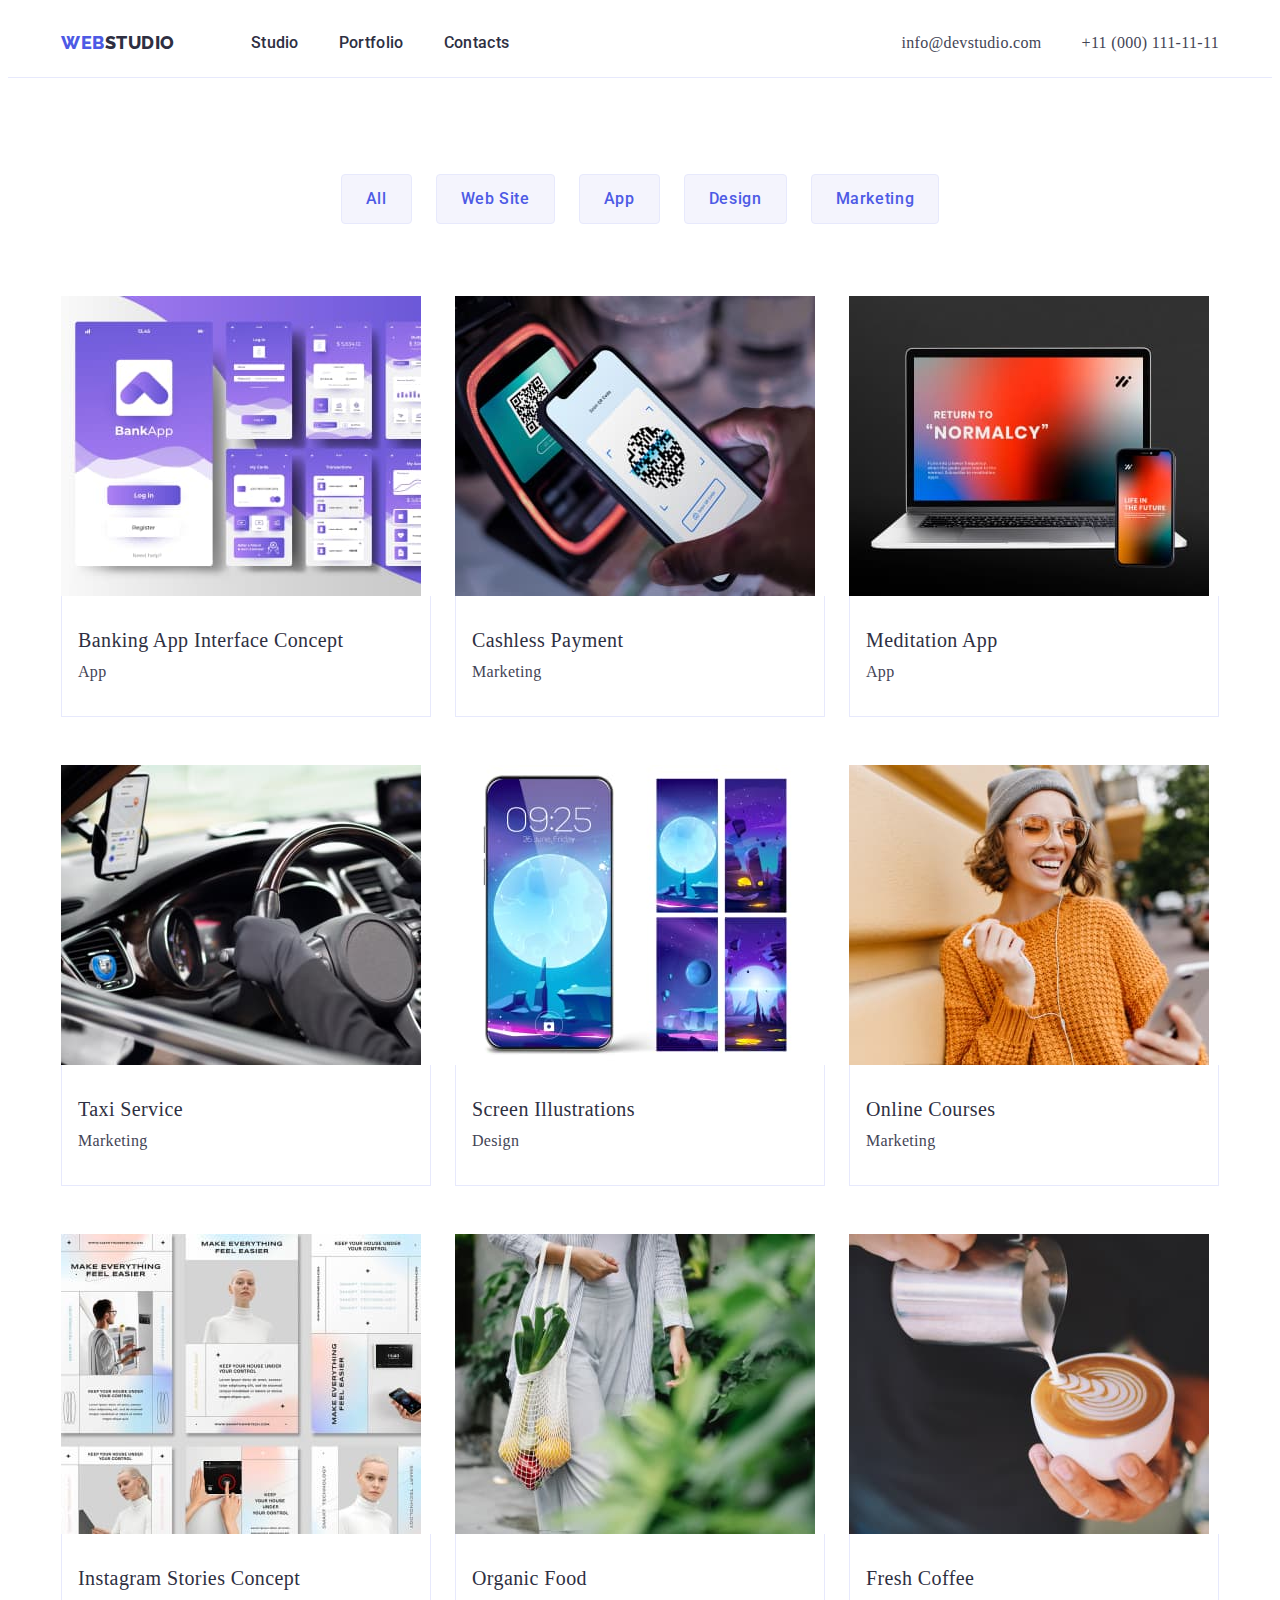
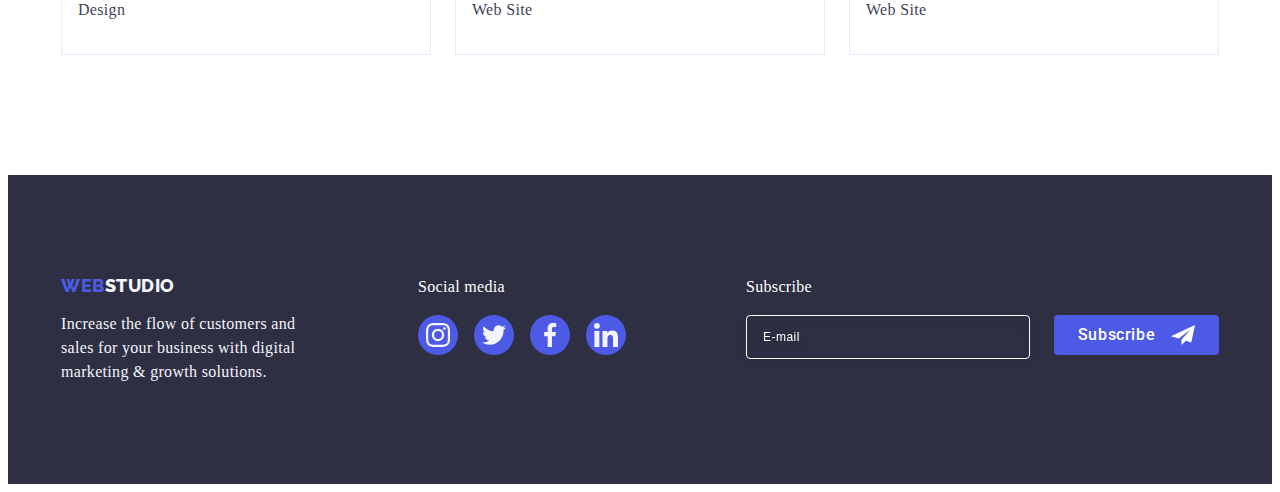
==== portfolio.html @ 2c0d52ef "1" ====
<!DOCTYPE html>
<html lang="en">
  <head>
    <meta charset="UTF-8" />
    <meta http-equiv="X-UA-Compatible" content="IE=edge" />
    <meta name="viewport" content="width=device-width, initial-scale=1.0" />
    <title>Portfolio</title>
    <link rel="preconnect" href="https://fonts.googleapis.com" />
    <link rel="preconnect" href="https://fonts.gstatic.com" crossorigin />
    <link
      href="https://fonts.googleapis.com/css2?family=Raleway:wght@800&family=Roboto:wght@400;500;700&display=swap"
      rel="stylesheet"
    />
    <link
      rel="stylesheet"
      href="https://cdnjs.cloudflare.com/ajax/libs/modern-normalize/1.1.0/modern-normalize.min.css"
      integrity="sha512-wpPYUAdjBVSE4KJnH1VR1HeZfpl1ub8YT/NKx4PuQ5NmX2tKuGu6U/JRp5y+Y8XG2tV+wKQpNHVUX03MfMFn9Q=="
      crossorigin="anonymous"
      referrerpolicy="no-referrer"
    />
    <link rel="stylesheet" href="./css/styles.css" />
  </head>

  <!-- body-page -->
  <body class="page">
    <!-- Header portfolio -->
    <header class="header-page header-border header-block">
      <div class="container flex-container">
        <nav class="main-nav header-nav">
          <a class="logo-link link header-logo header-menu" href="./index.html"
            >Web<span class="logo-part-two">Studio</span></a
          >
          <ul class="body-text list menu-flex">
            <li class="menu-item">
              <a class="menu-link header-menu link" href="./index.html"
                >Studio</a
              >
            </li>
            <li class="menu-item">
              <a class="menu-link header-menu link" href="./portfolio.html"
                >Portfolio</a
              >
            </li>
            <li class="menu-item">
              <a class="menu-link header-menu link" href="">Contacts</a>
            </li>
          </ul>
        </nav>
        <address class="adress-font">
          <ul class="body-adress list header-adress-list">
            <li>
              <a
                class="contact-link link"
                href="mailto:info@devstudio.com"
                lang="en"
                >info@devstudio.com</a
              >
            </li>
            <li>
              <a class="contact-link link" href="tel:+110001111111"
                >+11 (000) 111-11-11</a
              >
            </li>
          </ul>
        </address>
      </div>
    </header>
    <main class="page-content">
      <section class="main-section">
        <div class="container">
          <h1 hidden>All</h1>
          <ul class="list button-list flex-container">
            <li>
              <button
                class="filter-btn button-text button-list-tools"
                type="button"
              >
                All
              </button>
            </li>
            <li>
              <button
                class="filter-btn button-text button-list-tools"
                type="button"
              >
                Web Site
              </button>
            </li>
            <li>
              <button
                class="filter-btn button-text button-list-tools"
                type="button"
              >
                App
              </button>
            </li>
            <li>
              <button
                class="filter-btn button-text button-list-tools"
                type="button"
              >
                Design
              </button>
            </li>
            <li>
              <button
                class="filter-btn button-text button-list-tools"
                type="button"
              >
                Marketing
              </button>
            </li>
          </ul>
          <ul class="list list-pic flex-container">
            <li class="possibilities-list">
              <a href="" class="link portfolio-link-list overlay-link">
                <div class="hidden-overlay">
                  <img
                    src="./images/portfolio/design.jpg"
                    alt="photo"
                    width="360"
                  />
                  <p class="overlay">
                    14 Stylish and User-Friendly App Design Concepts · Task
                    Manager App · Calorie Tracker App · Exotic Fruit Ecommerce
                    App · Cloud Storage App
                  </p>
                </div>
                <div class="container-application-name">
                  <h2 class="header-title portfolio-card-title">
                    Banking App Interface Concept
                  </h2>
                  <p class="header-list-text portfolio-card-text">App</p>
                </div>
              </a>
            </li>

            <li class="possibilities-list">
              <a href="" class="link portfolio-link-list overlay-link">
                <div class="hidden-overlay">
                  <img
                    src="./images/portfolio/scanner.jpg"
                    alt="photo"
                    width="360"
                  />
                  <p class="overlay">
                    14 Stylish and User-Friendly App Design Concepts · Task
                    Manager App · Calorie Tracker App · Exotic Fruit Ecommerce
                    App · Cloud Storage App
                  </p>
                </div>
                <div class="container-application-name">
                  <h2 class="header-title portfolio-card-title">
                    Cashless Payment
                  </h2>
                  <p class="header-list-text portfolio-card-text">Marketing</p>
                </div>
              </a>
            </li>

            <li class="possibilities-list">
              <a href="" class="link portfolio-link-list overlay-link">
                <div class="hidden-overlay">
                  <img
                    src="./images/portfolio/gadgets.jpg"
                    alt="photo"
                    width="360"
                  />
                  <p class="overlay">
                    14 Stylish and User-Friendly App Design Concepts · Task
                    Manager App · Calorie Tracker App · Exotic Fruit Ecommerce
                    App · Cloud Storage App
                  </p>
                </div>
                <div class="container-application-name">
                  <h2 class="header-title portfolio-card-title">
                    Meditation App
                  </h2>
                  <p class="header-list-text portfolio-card-text">App</p>
                </div>
              </a>
            </li>
            <li class="possibilities-list">
              <a href="" class="link portfolio-link-list overlay-link">
                <div class="hidden-overlay">
                  <img
                    src="./images/portfolio/car.jpg"
                    alt="photo"
                    width="360"
                  />
                  <p class="overlay">
                    14 Stylish and User-Friendly App Design Concepts · Task
                    Manager App · Calorie Tracker App · Exotic Fruit Ecommerce
                    App · Cloud Storage App
                  </p>
                </div>

                <div class="container-application-name">
                  <h2 class="header-title portfolio-card-title">
                    Taxi Service
                  </h2>
                  <p class="header-list-text portfolio-card-text">Marketing</p>
                </div>
              </a>
            </li>
            <li class="possibilities-list">
              <a href="" class="link portfolio-link-list overlay-link">
                <div class="hidden-overlay">
                  <img src="./images/portfolio/phon-layout.jpg" alt="photo" />
                  <p class="overlay">
                    14 Stylish and User-Friendly App Design Concepts · Task
                    Manager App · Calorie Tracker App · Exotic Fruit Ecommerce
                    App · Cloud Storage App
                  </p>
                </div>

                <div class="container-application-name">
                  <h2 class="header-title portfolio-card-title">
                    Screen Illustrations
                  </h2>
                  <p class="header-list-text portfolio-card-text">Design</p>
                </div>
              </a>
            </li>
            <li class="possibilities-list">
              <a href="" class="link portfolio-link-list overlay-link">
                <div class="hidden-overlay">
                  <img
                    src="./images/portfolio/woman.jpg"
                    alt="photo"
                    width="360"
                  />
                  <p class="overlay">
                    14 Stylish and User-Friendly App Design Concepts · Task
                    Manager App · Calorie Tracker App · Exotic Fruit Ecommerce
                    App · Cloud Storage App
                  </p>
                </div>

                <div class="container-application-name">
                  <h2 class="header-title portfolio-card-title">
                    Online Courses
                  </h2>
                  <p class="header-list-text portfolio-card-text">Marketing</p>
                </div>
              </a>
            </li>
            <li class="possibilities-list">
              <a href="" class="link portfolio-link-list overlay-link">
                <div class="hidden-overlay">
                  <img
                    src="./images/portfolio/pc-layout.jpg"
                    alt="photo"
                    width="360"
                  />
                  <p class="overlay">
                    14 Stylish and User-Friendly App Design Concepts · Task
                    Manager App · Calorie Tracker App · Exotic Fruit Ecommerce
                    App · Cloud Storage App
                  </p>
                </div>

                <div class="container-application-name">
                  <h2 class="header-title portfolio-card-title">
                    Instagram Stories Concept
                  </h2>
                  <p class="header-list-text portfolio-card-text">Design</p>
                </div>
              </a>
            </li>
            <li class="possibilities-list">
              <a href="" class="link portfolio-link-list overlay-link">
                <div class="hidden-overlay">
                  <img
                    src="./images/portfolio/nature.jpg"
                    alt="photo"
                    width="360"
                  />
                  <p class="overlay">
                    14 Stylish and User-Friendly App Design Concepts · Task
                    Manager App · Calorie Tracker App · Exotic Fruit Ecommerce
                    App · Cloud Storage App
                  </p>
                </div>

                <div class="container-application-name">
                  <h2 class="header-title portfolio-card-title">
                    Organic Food
                  </h2>
                  <p class="header-list-text portfolio-card-text">Web Site</p>
                </div>
              </a>
            </li>
            <li class="possibilities-list">
              <a href="" class="link portfolio-link-list overlay-link">
                <div class="hidden-overlay">
                  <img
                    src="./images/portfolio/coffe.jpg"
                    alt="photo"
                    width="360"
                  />
                  <p class="overlay">
                    14 Stylish and User-Friendly App Design Concepts · Task
                    Manager App · Calorie Tracker App · Exotic Fruit Ecommerce
                    App · Cloud Storage App
                  </p>
                </div>

                <div class="container-application-name">
                  <h2 class="header-title portfolio-card-title">
                    Fresh Coffee
                  </h2>
                  <p class="header-list-text portfolio-card-text">Web Site</p>
                </div>
              </a>
            </li>
          </ul>
        </div>
      </section>
    </main>
    <!-- ======FOOTER===== -->
    <footer class="footer-color footer-container">
      <div class="container footer-flex">
        <div class="footer-social-container">
          <a
            class="logo-link link footer-logo-link footer-link-block"
            href="./index.html"
            >Web<span class="logo-part-two-footer">Studio</span></a
          >
          <p class="body-adress footer-color footer-p">
            Increase the flow of customers and sales for your business with
            digital marketing & growth solutions.
          </p>
        </div>
        <div class="footer-social-container">
          <p class="footer-p-social">Social media</p>
          <ul class="social-list footer-list-gap">
            <li class="social-list-icon">
              <a href="" class="social-list-icon-link social-list-icon-tools">
                <svg
                  class="employees-social"
                  width="24"
                  height="24"
                  aria-label="social-ikons"
                >
                  <use href="./images/icons.svg#icon-instagram"></use>
                </svg>
              </a>
            </li>
            <li class="social-list-icon">
              <a href="" class="social-list-icon-link social-list-icon-tools">
                <svg
                  class="employees-social"
                  width="24"
                  height="24"
                  aria-label="social-ikons"
                >
                  <use href="./images/icons.svg#icon-twitter"></use>
                </svg>
              </a>
            </li>
            <li class="social-list-icon">
              <a href="" class="social-list-icon-link social-list-icon-tools">
                <svg
                  class="employees-social"
                  width="24"
                  height="24"
                  aria-label="social-ikons"
                >
                  <use href="./images/icons.svg#icon-facebook"></use>
                </svg>
              </a>
            </li>
            <li class="social-list-icon">
              <a href="" class="social-list-icon-link social-list-icon-tools">
                <svg
                  class="employees-social"
                  width="24"
                  height="24"
                  aria-label="social-icons"
                >
                  <use href="./images/icons.svg#icon-linkedin"></use>
                </svg>
              </a>
            </li>
          </ul>
        </div>
        <!-- footer form -->
        <div class="footer-form-container">
          <p class="footer-p-form">Subscribe</p>
          <form class="form-tools">
            <label class="label-tools"
              ><input
                type="email"
                placeholder="E-mail"
                name="user-email"
                class="footer-input-form"
            /></label>
            <button type="submit" class="footer-button-subscribe">
              Subscribe<svg class="footer-button-icon" width="24" height="24">
                <use href="./images/icons.svg#icon-icon-send"></use>
              </svg>
            </button>
          </form>
        </div>
      </div>
    </footer>
    <div class="backdrop is-hidden modal" data-modal>
      <button data-modal-close type="button" class="modal-close-btn">
        <svg class="close-button" width="8" height="8" aria-label="icons">
          <use href="./images/icons.svg#icon-close-black-18dp-2-1"></use>
        </svg>
      </button>
    </div>
    <script src="./js/modal.js"></script>
  </body>
</html>
---- css/styles.css ----
h1,
h2,
h3,
h4,
h5,
h6,
p {
  margin: 0;
}

img {
  display: block;
  max-width: 100%;
  height: auto;
}

button {
  cursor: pointer;
  border: none;
  border-radius: 4px;
}

ul,
ol {
  list-style: none;
  margin: 0;
  padding-left: 0;
}

a {
  text-decoration: none;
  /* color: inherit; */
}

.container {
  width: 1158px;
  padding: 0 15px;
  margin: 0 auto;
}

.section {
  padding-top: 120px;
  padding-bottom: 120px;
}

.visually-hidden {
  position: absolute;
  width: 1px;
  height: 1px;
  margin: -1px;
  border: 0;
  padding: 0;

  white-space: nowrap;
  clip-path: inset(100%);
  clip: rect(0 0 0 0);
  overflow: hidden;
}

/*  ====================Body-page===================== */

*body {
  font-family: 'Roboto', sans-serif;
  color: #434455;
  background-color: #ffffff;
}
/* Header portfolio */
*body {
  font-family: 'Roboto', sans-serif;
  color: #2e2f42;
  font-style: normal;
  background-color: #ffffff;
}

.logo-link {
  font-family: 'Raleway', sans-serif;
  font-weight: 800;
  font-size: 18px;
  line-height: 1.17;
  letter-spacing: 0.03em;
  text-transform: uppercase;
  color: #4d5ae5;
}

.logo-part-two {
  color: #2e2f42;
}
.link {
  text-decoration: none;
}
/* ======Body-page====== */

/* =====Main-section-button===== */
.modal-open-button {
  background-color: #404bbf;
}

/* contact menu */
.contact-font {
  font-style: normal;
}

.contact-link {
  color: var(--secondary-text-color);
  transition: color 250ms cubic-bezier(0.4, 0, 0.2, 1);
}

/* index header color second swction */
.primary-color {
  color: var(--primary-text-color);
}

/* index first section header  colour */
.font-white-text {
  color: #ffffff;
}

/* list decoration */
.list {
  list-style: none;
}
.menu-link {
  font-family: 'Roboto', sans-serif;
  font-weight: 500;
  font-size: 16px;
  line-height: 24px;
  letter-spacing: 0.02em;

  color: var(--title-color);
  position: relative;

  transition: color 250ms cubic-bezier(0.4, 0, 0.2, 1);
}
.menu-link:hover:after,
.menu-link:focus:after {
  color: #404bbf;
  width: 100%;
}

.menu-link::after {
  content: '';
  position: absolute;
  left: 0;
  bottom: -1px;
  height: 4px;
  background-color: #404bbf;
  border-radius: 2px;
}

.contact-link:hover,
.contact-link:focus {
  color: #404bbf;
}

.menu-link:hover,
.menu-link:focus {
  color: #404bbf;
}

.adress-font {
  font-style: normal;
  margin-left: auto;
}

:root {
  --background-dark: #2e2f42;
  --background-light: #f4f4fd;
  --background-white: #ffffff;
  --primary-btn: #4d5ae5;
  --pressed-btn: #404bbf;
  --title-color: #2e2f42;
  --descr-color: #434455;
  --button-color-text: #4d5ae5;
  --button-bg: #f4f4fd;
  --modal-colour: #8e8f99;
}

/* portfolio-card-title */
.portfolio-card-title {
  color: var(--title-color);
}

.portfolio-card-text {
  color: var(--descr-color);
}

.logo-part-two-footer {
  color: #f4f4fd;
}

/*header  */
.main-header-text {
  font-weight: 700;
  font-size: 56px;
  line-height: 1.07;
  letter-spacing: 0.02em;
  text-align: center;
}

.main-background {
  background-color: #2e2f42;
}
/* Header 2 */ /* index four-section-title */
.header-pic {
  font-weight: 700;
  font-size: 36px;
  line-height: 1.11;
  letter-spacing: 0.02em;
  text-align: center;
  background-color: #f4f4fd;
  text-transform: capitalize;
  color: #2e2f42;
}
.header-pic-title {
  font-weight: 700;
  font-size: 36px;
  line-height: 1.11;
  letter-spacing: 0.02em;
  text-align: center;
  text-transform: capitalize;
  color: #2e2f42;
}
/* Header 3 */
.header-title {
  font-weight: 500;
  font-size: 20px;
  line-height: 1.2;
  letter-spacing: 0.02em;
  margin-bottom: 8px;
}

/* Body */
.body-adress {
  font-weight: 400;
  font-size: 16px;
  line-height: 1.5;
  letter-spacing: 0.02em;
  color: #434455;
}

/* Body Medium */
.body-text {
  font-weight: 500;
  font-size: 16px;
  line-height: 1.5;
  letter-spacing: 0.02em;
}

/* Button Text */
.button-text {
  font-weight: 500;
  font-size: 16px;
  line-height: 1.5;
  align-items: center;
  letter-spacing: 0.04em;
  font-family: 'Roboto', sans-serif;
  font-style: normal;
}

/* Header 3 */
.header-title-list {
  font-weight: 400;
  font-size: 16px;
  line-height: 1.5;
  letter-spacing: 0.02em;
}
/* Body */
.header-list-text {
  font-weight: 400;
  font-size: 16px;
  line-height: 1.5;
  letter-spacing: 0.02em;
  color: #434455;
}

.footer-logo-link {
  font-family: 'Raleway', sans-serif;
  font-weight: 800;
  font-size: 18px;
  line-height: 1.17;
  letter-spacing: 0.03em;
  text-transform: uppercase;
  color: #4d5ae5;
  background-color: #2e2f42;
}

.footer-color {
  background-color: #2e2f42;
  color: #f4f4fd;
}

/* index button */
.main-button {
  background-color: #4d5ae5;
  font-family: 'Roboto', sans-serif;
  color: #ffffff;
  cursor: pointer;
  transition: background-color 250ms cubic-bezier(0.4, 0, 0.2, 1);
}
.main-button:hover,
.main-button:focus {
  background-color: #404bbf;
}
/* portfolio button */
.filter-btn {
  color: var(--button-color-text);
  background-color: var(--button-bg);
  cursor: pointer;
}

.filter-btn:hover,
.filter-btn:focus {
  color: #ffffff;
  background-color: #404bbf;
}

/*  index hidden header */
.hidden-header {
  color: #2e2f42;
}
.white-background {
  background-color: #ffffff;
}

.features-title {
  color: var(--title-color);
}

/* ===============third-homework=================== */

/* HEADER-CONTAINER */
.container {
  width: 1158px;
  margin: 0 auto;
  padding: 0 15px;
}
.flex-container {
  display: flex;
  align-items: center;
}
.header-nav {
  display: flex;
  align-items: center;
}
.header-logo {
  margin-right: 76px;
}
.menu-flex {
  gap: 40px;
  display: flex;
}
.header-menu {
  padding: 24px 0;
}
.header-adress-list {
  display: flex;
  gap: 40px;
}
.header-shadow {
  box-shadow: 0px 2px 1px rgba(46, 47, 66, 0.08),
    0px 1px 1px rgba(46, 47, 66, 0.16), 0px 1px 6px rgba(46, 47, 66, 0.08);
}

/* =====first-section-index==== */

.service-container {
  padding: 188px 0;
}
.title-service {
  max-width: 511px;
  margin: 0 auto;
  margin-bottom: 48px;
}

.button-service {
  display: block;
  min-width: 169px;
  height: 56px;
  border: none;
  background-color: #4d5ae5;
  border-radius: 4px;
  cursor: pointer;
  margin: 0 auto;
}

/* ===second-section-index=== */
.section-specialties {
  padding: 120px 0;
}
.main-section-tools {
  background-repeat: no-repeat;
  max-width: 1440px;
  height: 600px;
  margin: 0 auto;

  background-position: center;
  background-size: cover;
  background-image: linear-gradient(
      rgba(46, 47, 66, 0.7),
      rgba(46, 47, 66, 0.7)
    ),
    url(../images/images/people-office/people-office.jpg);
}
.specialties-list {
  display: flex;
  gap: 24px;
}
.strategy-list {
  width: calc((100% - 72px) / 4);
}
.title-strategy {
  margin-bottom: 8px;
}
.specialties-container {
  display: flex;
  align-items: center;
  justify-content: center;
  height: 112px;
  background-color: #f4f4fd;
  border-radius: 4px;
  margin-bottom: 8px;
}
/*====third-section==== */
.section-work {
  padding-bottom: 120px;
}
.work-title {
  margin-bottom: 72px;
}
.worksheet {
  gap: 24px;
  display: flex;
}
.work-list {
  width: calc((100% - 48px) / 3);
}
/* section-four */
.section-employees {
  padding: 120px 0;
}
.employees-title {
  margin-bottom: 72px;
}
.employees-list {
  display: flex;
  gap: 24px;
}
.team-employees {
  width: calc((100% - 72px) / 4);
  border-radius: 0px 0px 4px 4px;
  box-shadow: 0px 1px 6px rgba(46, 47, 66, 0.08),
    0px 1px 1px rgba(46, 47, 66, 0.16), 0px 2px 1px rgba(46, 47, 66, 0.08);
}
.about-employees {
  padding: 32px 0;
}
.about-employees-title {
  text-align: center;
  margin-bottom: 8px;
}
.employees-position {
  text-align: center;
  margin: 8px;
}
.social-list {
  display: flex;
  justify-content: center;
  gap: 24px;
}
/* !!!!!!!!!!!!!!!!===!!! */
.social-list-icon {
  width: 40px;
  height: 40px;
}
.social-list-icon-link {
  width: 100%;
  height: 100%;
  background-color: #4d5ae5;
  border-radius: 50%;
  display: flex;
  align-items: center;
  justify-content: center;
  transition: background-color 250ms cubic-bezier(0.4, 0, 0.2, 1);
}
.social-list-icon-link:hover,
.social-list-icon-link:focus {
  background-color: #404bbf;
}
.employees-social {
  fill: #f4f4fd;
}
/* ============block- portfolio============= */

/* ------header-portfolio------- */

.header-block {
  border-bottom: 1px solid #e7e9fc;
}
/* main-portfolio */
.main-section {
  padding: 96px 0 120px;
}
.button-list {
  justify-content: center;
  gap: 24px;
  margin-bottom: 72px;
}
.button-list-tools {
  padding: 12px 24px;
  border-radius: 4px;
  border: 1px solid transparent;
  border: 1px solid #e7e9fc;
  transition: color 250ms cubic-bezier(0.4, 0, 0.2, 1),
    background-color 250ms cubic-bezier(0.4, 0, 0.2, 1),
    border-color 250ms cubic-bezier(0.4, 0, 0.2, 1),
    box-shadow 250ms cubic-bezier(0.4, 0, 0.2, 1);
}
.button-list-tools:hover,
.button-list-tools:focus {
  border: 1px solid transparent;
  box-shadow: 0px 3px 1px rgba(0, 0, 0, 0.1), 0px 2px 1px rgba(0, 0, 0, 0.08),
    0px 2px 2px rgba(0, 0, 0, 0.12);
}
.list-pic {
  display: flex;
  flex-wrap: wrap;
  column-gap: 24px;
  row-gap: 48px;
}
.portfolio-link-list {
  display: block;
  transition: box-shadow 250ms cubic-bezier(0.4, 0, 0.2, 1);
}
.portfolio-link-list:hover,
.portfolio-link-list:focus {
  box-shadow: 0px 1px 6px rgba(46, 47, 66, 0.08),
    0px 1px 1px rgba(46, 47, 66, 0.16), 0px 2px 1px rgba(46, 47, 66, 0.08);
}
.possibilities-list {
  width: calc((100% - 48px) / 3);
}
.container-application-name {
  padding: 32px 16px;
  border: 1px solid #e7e9fc;
  border-top: none;
}
/*  ========customers-section webstudio========*/
.customers-section {
  padding-top: 120px;
  padding-bottom: 120px;
}
.customers-title {
  font-size: 36px;
  line-height: 1.1;
  color: #2e2f42;
  margin-bottom: 72px;
  text-align: center;
}
.about-customers {
  display: flex;
  gap: 24px;
}
.customers-list {
  width: calc((100% - 120px) / 6);
  height: 88px;
}
.customers-link {
  width: 100%;
  height: 100%;
  border: 1px solid #8e8f99;
  border-radius: 4px;
  display: flex;
  align-items: center;
  justify-content: center;
  color: #8e8f99;
  transition: border-color 250ms cubic-bezier(0.4, 0, 0.2, 1),
    color 250ms cubic-bezier(0.4, 0, 0.2, 1);
}
.customers-link:hover,
.customers-link:focus {
  border-color: #404bbf;
  color: #404bbf;
  border-color: #404bbf;
  color: #404bbf;
}
.customers-list-icon {
  fill: currentColor;
}

/* FOOTER-container */
.footer-container {
  padding: 100px 0;
}

.footer-link-block {
  display: inline-block;
  margin-bottom: 16px;
}
.footer-p {
  max-width: 264px;
}
.header-border {
  border-bottom: 1px solid #e7e9fc;
}
/* =======footer index======= */
/* 
}

.footer-p-social {
  
} */
/* =====footer portfolio==== */
.footer-flex {
  display: flex;
  align-items: baseline;
}
.footer-social-container {
  margin-right: 120px;
}
.footer-p-social {
  display: block;
  box-sizing: border-box;
  font-weight: 500;
  font-size: 16px;
  line-height: 1.5;
  letter-spacing: 0.02em;
  color: #ffffff;
  margin-bottom: 16px;
}
.footer-list-gap {
  gap: 16px;
}
.social-list-icon-tools:hover,
.social-list-icon-tools:focus {
  background-color: #31d0aa;
}
/*=====backdrop-modal-footer==== */
.backdrop {
  position: fixed;
  top: 0;
  left: 0;
  width: 100%;
  height: 100%;
  background-color: rgba(46, 47, 66, 0.4);
  transition: opacity 250ms cubic-bezier(0.4, 0, 0.2, 1),
    visibility 250ms cubic-bezier(0.4, 0, 0.2, 1);
}
.appeal {
  width: 360px;
  top: 152px;
  font-family: 'Roboto';
  font-style: normal;
  font-weight: 500;
  font-size: 16px;
  line-height: 24px;
  text-align: center;
  letter-spacing: 0.02em;
  color: #2e2f42;
}
.modal {
  position: absolute;
  top: 50%;
  left: 50%;
  transform: translate(-50%, -50%);
  width: 408px;
  min-height: 584px;
  background: #fcfcfc;
  box-shadow: 0px 1px 1px rgba(0, 0, 0, 0.14), 0px 1px 3px rgba(0, 0, 0, 0.12),
    0px 2px 1px rgba(0, 0, 0, 0.2);
  border-radius: 4px;
  transition: transform 250ms cubic-bezier(0.4, 0, 0.2, 1);
  padding: 72px 24px 24px 24px;
}
.modal-close-btn {
  position: absolute;
  top: 24px;
  right: 24px;
  width: 24px;
  height: 24px;
  border-radius: 50%;
  display: flex;
  align-items: center;
  justify-content: center;
  background-color: #e7e9fc;
  border: 1px solid rgba(0, 0, 0, 0.1);
  padding: 0;
  cursor: pointer;
  transition: background-color 250ms cubic-bezier(0.4, 0, 0.2, 1),
    border 250ms cubic-bezier(0.4, 0, 0.2, 1);
}
.modal-close-btn:hover,
.modal-close-btn:focus {
  background-color: #404bbf;
  border: none;

  fill: #ffffff;
}
.close-button {
  transition: fill 250ms cubic-bezier(0.4, 0, 0.2, 1);
}
.is-hidden {
  opacity: 0;
  visibility: hidden;
  pointer-events: none;
}
.hidden-overlay {
  position: relative;
  overflow: hidden;
}
.overlay {
  position: absolute;
  top: 0;
  font-size: 16px;
  line-height: 1.5;
  letter-spacing: 0.02em;
  color: var(--button-bg);
  padding: 40px 32px;
  background-color: #4d5ae5;
  height: 100%;
  width: 100%;
  transform: translateY(100%);
  transition: transform 250ms cubic-bezier(0.4, 0, 0.2, 1);
}
.overlay-link:hover .overlay,
.overlay-link:focus .overlay {
  transform: translateY(0%);
}
/* ======modal-win======  */
.modal-p {
  font-weight: 500;
  font-size: 16px;
  line-height: 1.5;
  text-align: center;
  letter-spacing: 0.02em;
  color: var(--title-color);
  margin-bottom: 16px;
}
.modal-container {
  margin-bottom: 8px;
}
.contact-form-field-wrapper {
  font-size: 12px;
  line-height: 1.17;
  letter-spacing: 0.04em;
  color: var(--modal-colour);
  display: block;
  margin-bottom: 4px;
}
.contact-name-form {
  position: relative;
}
.contact-form-input {
  width: 100%;
  height: 40px;
  border: 1px solid rgba(46, 47, 66, 0.4);
  border-radius: 4px;
  background-color: transparent;
  padding-left: 38px;
  outline: transparent;
  transition: border-color 250ms cubic-bezier(0.4, 0, 0.2, 1);
}
.contact-form-input:focus + .modal-ikon-name {
  border-color: #4d5ae5;
  fill: #4d5ae5;
}
.contact-form-input:focus {
  border-color: #4d5ae5;
}
.modal-ikon-name {
  position: absolute;
  left: 16px;
  top: 50%;
  transform: translateY(-50%);
  transition: fill 250ms cubic-bezier(0.4, 0, 0.2, 1);
}

/* ====FOTER FORM===== */

.footer-p-form {
  margin-bottom: 16px;
  font-weight: 500;
  font-size: 16px;
  line-height: 1.5;
  letter-spacing: 0.02em;
  color: #ffffff;
}
.form-tools {
  display: flex;
  gap: 24px;
}

.footer-input-form {
  width: 264px;
  height: 40px;
  border: 1px solid #ffffff;
  background-color: transparent;
  font-size: 12px;
  line-height: 1.5;
  letter-spacing: 0.04em;
  padding-left: 16px;
  filter: drop-shadow(0px 4px 4px rgba(0, 0, 0, 0.15));
  border-radius: 4px;
  color: #ffffff;
  display: inline-block;
}
.footer-input-form::placeholder {
  color: #ffffff;
}
.footer-button-subscribe {
  min-width: 165px;
  height: 40px;
  display: flex;
  justify-content: center;
  align-items: center;
  font-family: 'Roboto', sans-serif;
  font-size: 16px;
  font-weight: 500;
  line-height: 1.5;
  letter-spacing: 0.04em;
  color: #ffffff;
  cursor: pointer;
  background-color: #4d5ae5;
  border: none;
  border-radius: 4px;
}
.footer-button-icon {
  margin-left: 16px;
  fill: #ffffff;
}
.modal-comment {
  margin-bottom: 16px;
}

.modal-textarea {
  width: 100%;
  height: 120px;
  font-size: 12px;
  line-height: 1.17;
  letter-spacing: 0.04em;
  color: rgba(46, 47, 66, 0.4);
  border: 1px solid rgba(46, 47, 66, 0.2);
  border-radius: 4px;
  background-color: transparent;
  padding: 8px 16px;
  outline: transparent;
  resize: none;
  transition: border-color 250ms cubic-bezier(0.4, 0, 0.2, 1);
}
.modal-textarea:focus {
  border-color: #4d5ae5;
}
.modal-accept {
  margin-bottom: 24px;
}
.modal-accept-label {
  line-height: 1.17;
  letter-spacing: 0.04em;
  color: var(--modal-colour);
  font-size: 12px;
}
.modal-accept-span {
  width: 16px;
  height: 16px;
  border: 1px solid rgba(46, 47, 66, 0.4);
  border-radius: 2px;
  transition: background-color 250ms cubic-bezier(0.4, 0, 0.2, 1),
    border 250ms cubic-bezier(0.4, 0, 0.2, 1),
    fill 250ms cubic-bezier(0.4, 0, 0.2, 1);
  display: inline-flex;
  align-items: center;
  justify-content: center;
  fill: transparent;
}
.modal-link {
  color: var(--button-color-text);
}
.modal-button {
  display: block;
  height: 56px;
  font-family: 'Roboto', sans-serif;
  border: none;
  border-radius: 4px;
  font-size: 16px;
  border-radius: 4px;
  cursor: pointer;
  transition: background-color 250ms cubic-bezier(0.4, 0, 0.2, 1);
  min-width: 169px;
  color: #ffffff;
  background-color: #4d5ae5;
  margin: 0 auto;
  font-weight: 500;
  line-height: 1.5;
  letter-spacing: 0.04em;
}

.input-visually-hidden:checked + .modal-accept-label > .modal-accept-span {
  background-color: var(--pressed-btn);
  border: none;
  fill: #ffffff;
  border-color: var(--background-white);
}
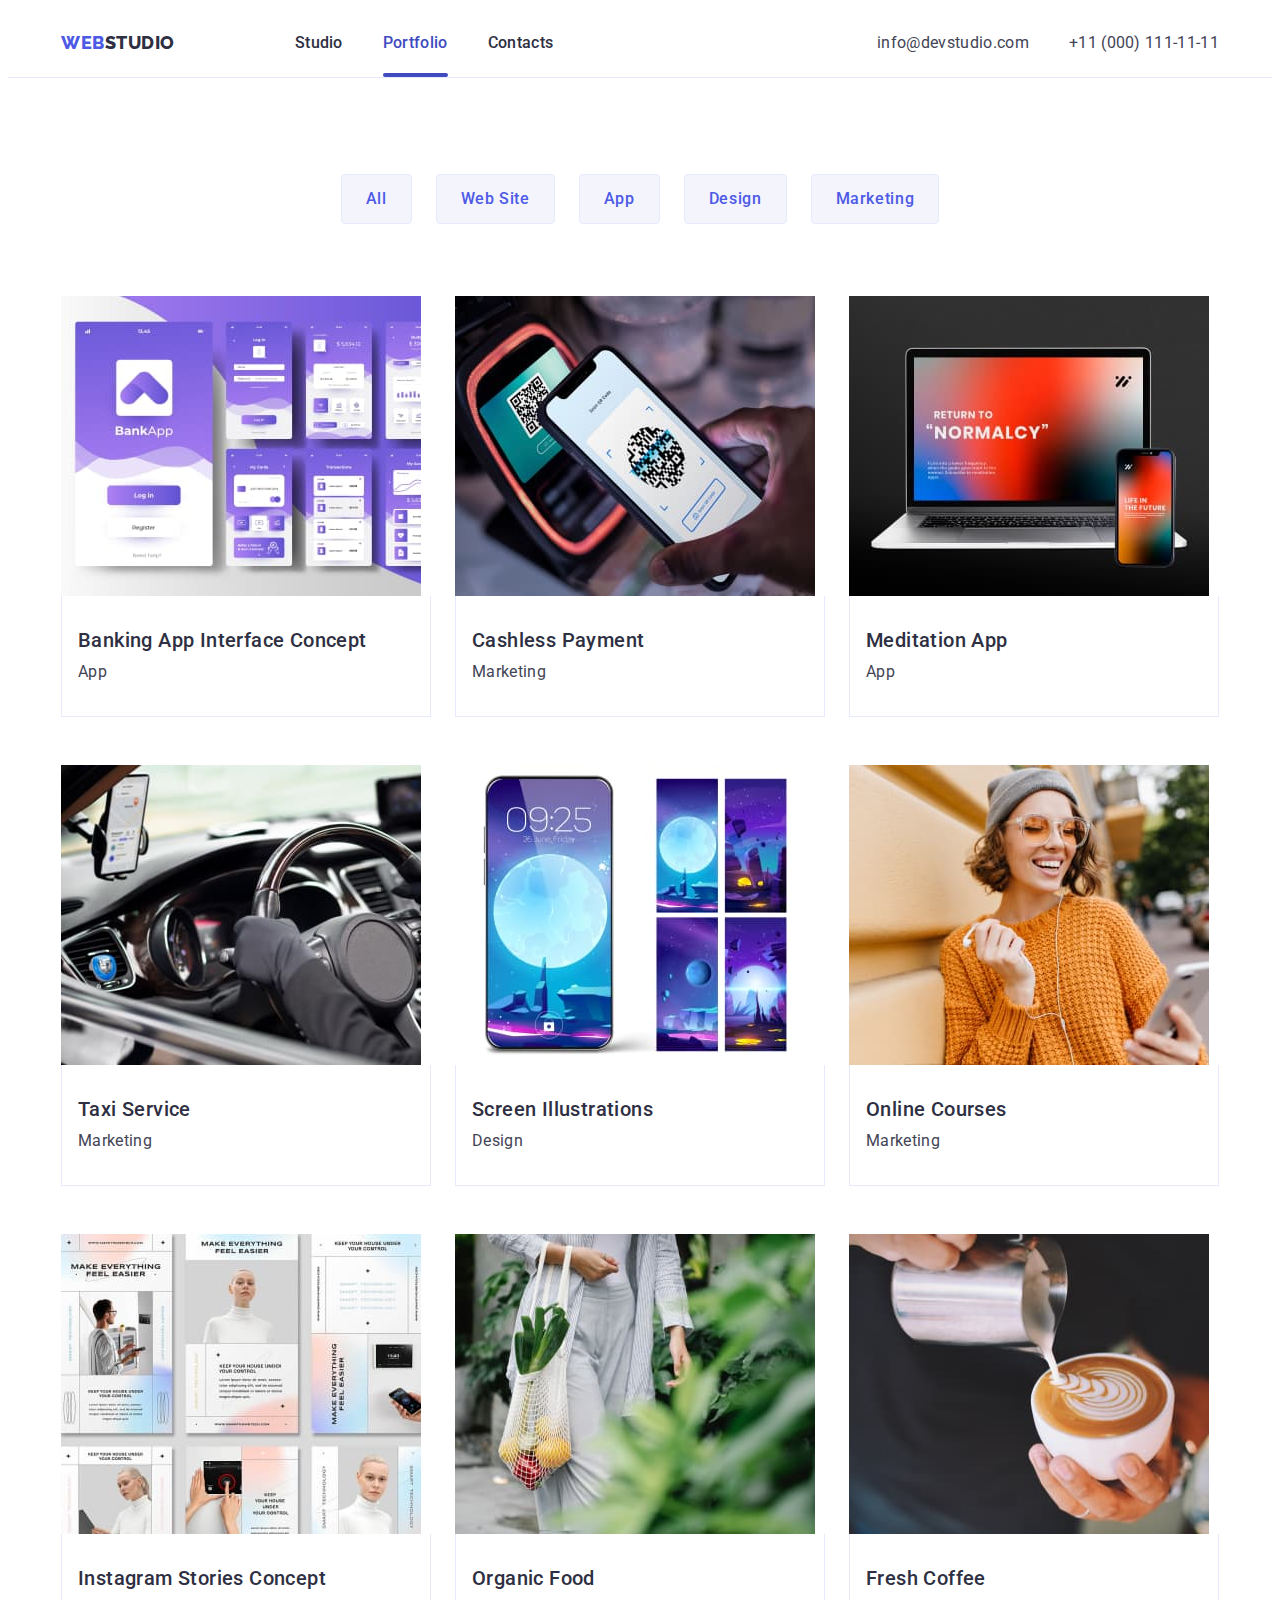
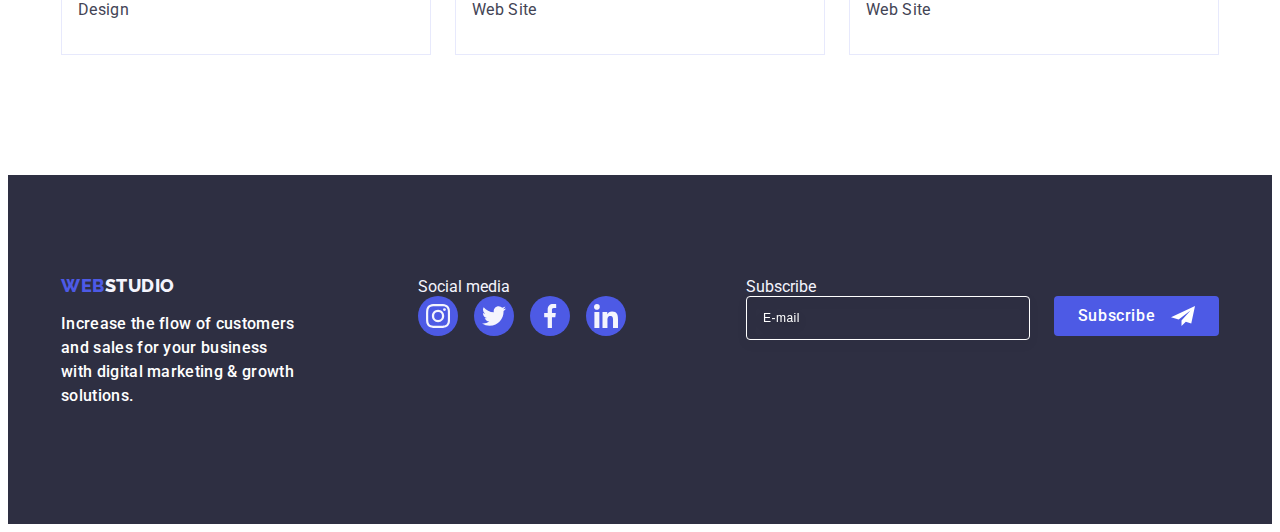
==== commit 8ef0270c: "Merge pull request #1 from AfAlina190/lesson" ====
--- a/portfolio.html
+++ b/portfolio.html
@@ -37,7 +37,9 @@
               >
             </li>
             <li class="menu-item">
-              <a class="menu-link header-menu link" href="./portfolio.html"
+              <a
+                class="menu-link header-menu link active-page"
+                href="./portfolio.html"
                 >Portfolio</a
               >
             </li>
--- a/css/styles.css
+++ b/css/styles.css
@@ -1,167 +1,3 @@
-h1,
-h2,
-h3,
-h4,
-h5,
-h6,
-p {
-  margin: 0;
-}
-
-img {
-  display: block;
-  max-width: 100%;
-  height: auto;
-}
-
-button {
-  cursor: pointer;
-  border: none;
-  border-radius: 4px;
-}
-
-ul,
-ol {
-  list-style: none;
-  margin: 0;
-  padding-left: 0;
-}
-
-a {
-  text-decoration: none;
-  /* color: inherit; */
-}
-
-.container {
-  width: 1158px;
-  padding: 0 15px;
-  margin: 0 auto;
-}
-
-.section {
-  padding-top: 120px;
-  padding-bottom: 120px;
-}
-
-.visually-hidden {
-  position: absolute;
-  width: 1px;
-  height: 1px;
-  margin: -1px;
-  border: 0;
-  padding: 0;
-
-  white-space: nowrap;
-  clip-path: inset(100%);
-  clip: rect(0 0 0 0);
-  overflow: hidden;
-}
-
-/*  ====================Body-page===================== */
-
-*body {
-  font-family: 'Roboto', sans-serif;
-  color: #434455;
-  background-color: #ffffff;
-}
-/* Header portfolio */
-*body {
-  font-family: 'Roboto', sans-serif;
-  color: #2e2f42;
-  font-style: normal;
-  background-color: #ffffff;
-}
-
-.logo-link {
-  font-family: 'Raleway', sans-serif;
-  font-weight: 800;
-  font-size: 18px;
-  line-height: 1.17;
-  letter-spacing: 0.03em;
-  text-transform: uppercase;
-  color: #4d5ae5;
-}
-
-.logo-part-two {
-  color: #2e2f42;
-}
-.link {
-  text-decoration: none;
-}
-/* ======Body-page====== */
-
-/* =====Main-section-button===== */
-.modal-open-button {
-  background-color: #404bbf;
-}
-
-/* contact menu */
-.contact-font {
-  font-style: normal;
-}
-
-.contact-link {
-  color: var(--secondary-text-color);
-  transition: color 250ms cubic-bezier(0.4, 0, 0.2, 1);
-}
-
-/* index header color second swction */
-.primary-color {
-  color: var(--primary-text-color);
-}
-
-/* index first section header  colour */
-.font-white-text {
-  color: #ffffff;
-}
-
-/* list decoration */
-.list {
-  list-style: none;
-}
-.menu-link {
-  font-family: 'Roboto', sans-serif;
-  font-weight: 500;
-  font-size: 16px;
-  line-height: 24px;
-  letter-spacing: 0.02em;
-
-  color: var(--title-color);
-  position: relative;
-
-  transition: color 250ms cubic-bezier(0.4, 0, 0.2, 1);
-}
-.menu-link:hover:after,
-.menu-link:focus:after {
-  color: #404bbf;
-  width: 100%;
-}
-
-.menu-link::after {
-  content: '';
-  position: absolute;
-  left: 0;
-  bottom: -1px;
-  height: 4px;
-  background-color: #404bbf;
-  border-radius: 2px;
-}
-
-.contact-link:hover,
-.contact-link:focus {
-  color: #404bbf;
-}
-
-.menu-link:hover,
-.menu-link:focus {
-  color: #404bbf;
-}
-
-.adress-font {
-  font-style: normal;
-  margin-left: auto;
-}
-
 :root {
   --background-dark: #2e2f42;
   --background-light: #f4f4fd;
@@ -175,727 +11,1925 @@
   --modal-colour: #8e8f99;
 }
 
-/* portfolio-card-title */
-.portfolio-card-title {
-  color: var(--title-color);
-}
-
-.portfolio-card-text {
-  color: var(--descr-color);
-}
-
-.logo-part-two-footer {
-  color: #f4f4fd;
-}
-
-/*header  */
-.main-header-text {
-  font-weight: 700;
-  font-size: 56px;
-  line-height: 1.07;
-  letter-spacing: 0.02em;
-  text-align: center;
-}
-
-.main-background {
-  background-color: #2e2f42;
-}
-/* Header 2 */ /* index four-section-title */
-.header-pic {
-  font-weight: 700;
-  font-size: 36px;
-  line-height: 1.11;
-  letter-spacing: 0.02em;
-  text-align: center;
-  background-color: #f4f4fd;
-  text-transform: capitalize;
-  color: #2e2f42;
-}
-.header-pic-title {
-  font-weight: 700;
-  font-size: 36px;
-  line-height: 1.11;
-  letter-spacing: 0.02em;
-  text-align: center;
-  text-transform: capitalize;
-  color: #2e2f42;
-}
-/* Header 3 */
-.header-title {
-  font-weight: 500;
-  font-size: 20px;
-  line-height: 1.2;
-  letter-spacing: 0.02em;
-  margin-bottom: 8px;
-}
-
-/* Body */
-.body-adress {
-  font-weight: 400;
-  font-size: 16px;
-  line-height: 1.5;
-  letter-spacing: 0.02em;
+body {
+  font-family: 'Roboto', sans-serif;
   color: #434455;
-}
-
-/* Body Medium */
-.body-text {
-  font-weight: 500;
-  font-size: 16px;
-  line-height: 1.5;
-  letter-spacing: 0.02em;
-}
-
-/* Button Text */
-.button-text {
-  font-weight: 500;
-  font-size: 16px;
-  line-height: 1.5;
-  align-items: center;
-  letter-spacing: 0.04em;
-  font-family: 'Roboto', sans-serif;
-  font-style: normal;
-}
-
-/* Header 3 */
-.header-title-list {
-  font-weight: 400;
-  font-size: 16px;
-  line-height: 1.5;
-  letter-spacing: 0.02em;
-}
-/* Body */
-.header-list-text {
-  font-weight: 400;
-  font-size: 16px;
-  line-height: 1.5;
-  letter-spacing: 0.02em;
-  color: #434455;
-}
-
-.footer-logo-link {
-  font-family: 'Raleway', sans-serif;
-  font-weight: 800;
-  font-size: 18px;
-  line-height: 1.17;
-  letter-spacing: 0.03em;
-  text-transform: uppercase;
-  color: #4d5ae5;
-  background-color: #2e2f42;
-}
-
-.footer-color {
-  background-color: #2e2f42;
-  color: #f4f4fd;
-}
-
-/* index button */
-.main-button {
-  background-color: #4d5ae5;
-  font-family: 'Roboto', sans-serif;
-  color: #ffffff;
-  cursor: pointer;
-  transition: background-color 250ms cubic-bezier(0.4, 0, 0.2, 1);
-}
-.main-button:hover,
-.main-button:focus {
-  background-color: #404bbf;
-}
-/* portfolio button */
-.filter-btn {
-  color: var(--button-color-text);
-  background-color: var(--button-bg);
-  cursor: pointer;
-}
-
-.filter-btn:hover,
-.filter-btn:focus {
-  color: #ffffff;
-  background-color: #404bbf;
-}
-
-/*  index hidden header */
-.hidden-header {
-  color: #2e2f42;
-}
-.white-background {
   background-color: #ffffff;
 }
 
-.features-title {
-  color: var(--title-color);
+h1,
+h2,
+h3,
+h4,
+h5,
+h6,
+p {
+  margin: 0;
 }
 
-/* ===============third-homework=================== */
-
-/* HEADER-CONTAINER */
+img {
+  display: block;
+  max-width: 100%;
+  height: auto;
+}
+
+button {
+  cursor: pointer;
+  border: none;
+  border-radius: 4px;
+}
+
+ul,
+ol {
+  list-style: none;
+  margin: 0;
+  padding-left: 0;
+}
+
+a {
+  text-decoration: none;
+  /* color: inherit; */
+}
+
 .container {
-  width: 1158px;
-  margin: 0 auto;
   padding: 0 15px;
-}
-.flex-container {
-  display: flex;
-  align-items: center;
-}
-.header-nav {
-  display: flex;
-  align-items: center;
-}
-.header-logo {
-  margin-right: 76px;
-}
-.menu-flex {
-  gap: 40px;
-  display: flex;
-}
-.header-menu {
-  padding: 24px 0;
-}
-.header-adress-list {
-  display: flex;
-  gap: 40px;
-}
-.header-shadow {
-  box-shadow: 0px 2px 1px rgba(46, 47, 66, 0.08),
-    0px 1px 1px rgba(46, 47, 66, 0.16), 0px 1px 6px rgba(46, 47, 66, 0.08);
-}
-
-/* =====first-section-index==== */
-
-.service-container {
-  padding: 188px 0;
-}
-.title-service {
-  max-width: 511px;
-  margin: 0 auto;
-  margin-bottom: 48px;
-}
-
-.button-service {
-  display: block;
-  min-width: 169px;
-  height: 56px;
-  border: none;
-  background-color: #4d5ae5;
-  border-radius: 4px;
-  cursor: pointer;
   margin: 0 auto;
 }
-
-/* ===second-section-index=== */
-.section-specialties {
-  padding: 120px 0;
+@media screen and (min-width: 428px) {
+  .container {
+    width: 428px;
+  }
 }
-.main-section-tools {
-  background-repeat: no-repeat;
-  max-width: 1440px;
-  height: 600px;
-  margin: 0 auto;
-
-  background-position: center;
-  background-size: cover;
-  background-image: linear-gradient(
-      rgba(46, 47, 66, 0.7),
-      rgba(46, 47, 66, 0.7)
-    ),
-    url(../images/images/people-office/people-office.jpg);
+@media screen and (min-width: 768px) {
+  .container {
+    width: 768px;
+  }
 }
-.specialties-list {
-  display: flex;
-  gap: 24px;
+@media screen and (min-width: 1158px) {
+  .container {
+    width: 1158px;
+  }
 }
-.strategy-list {
-  width: calc((100% - 72px) / 4);
-}
-.title-strategy {
-  margin-bottom: 8px;
-}
-.specialties-container {
-  display: flex;
-  align-items: center;
-  justify-content: center;
-  height: 112px;
-  background-color: #f4f4fd;
-  border-radius: 4px;
-  margin-bottom: 8px;
-}
-/*====third-section==== */
-.section-work {
-  padding-bottom: 120px;
-}
-.work-title {
-  margin-bottom: 72px;
-}
-.worksheet {
-  gap: 24px;
-  display: flex;
-}
-.work-list {
-  width: calc((100% - 48px) / 3);
-}
-/* section-four */
-.section-employees {
-  padding: 120px 0;
-}
-.employees-title {
-  margin-bottom: 72px;
-}
-.employees-list {
-  display: flex;
-  gap: 24px;
-}
-.team-employees {
-  width: calc((100% - 72px) / 4);
-  border-radius: 0px 0px 4px 4px;
-  box-shadow: 0px 1px 6px rgba(46, 47, 66, 0.08),
-    0px 1px 1px rgba(46, 47, 66, 0.16), 0px 2px 1px rgba(46, 47, 66, 0.08);
-}
-.about-employees {
-  padding: 32px 0;
-}
-.about-employees-title {
-  text-align: center;
-  margin-bottom: 8px;
-}
-.employees-position {
-  text-align: center;
-  margin: 8px;
-}
-.social-list {
-  display: flex;
-  justify-content: center;
-  gap: 24px;
-}
-/* !!!!!!!!!!!!!!!!===!!! */
-.social-list-icon {
-  width: 40px;
-  height: 40px;
-}
-.social-list-icon-link {
-  width: 100%;
-  height: 100%;
-  background-color: #4d5ae5;
-  border-radius: 50%;
-  display: flex;
-  align-items: center;
-  justify-content: center;
-  transition: background-color 250ms cubic-bezier(0.4, 0, 0.2, 1);
-}
-.social-list-icon-link:hover,
-.social-list-icon-link:focus {
-  background-color: #404bbf;
-}
-.employees-social {
-  fill: #f4f4fd;
-}
-/* ============block- portfolio============= */
-
-/* ------header-portfolio------- */
-
-.header-block {
-  border-bottom: 1px solid #e7e9fc;
-}
-/* main-portfolio */
-.main-section {
-  padding: 96px 0 120px;
-}
-.button-list {
-  justify-content: center;
-  gap: 24px;
-  margin-bottom: 72px;
-}
-.button-list-tools {
-  padding: 12px 24px;
-  border-radius: 4px;
-  border: 1px solid transparent;
-  border: 1px solid #e7e9fc;
-  transition: color 250ms cubic-bezier(0.4, 0, 0.2, 1),
-    background-color 250ms cubic-bezier(0.4, 0, 0.2, 1),
-    border-color 250ms cubic-bezier(0.4, 0, 0.2, 1),
-    box-shadow 250ms cubic-bezier(0.4, 0, 0.2, 1);
-}
-.button-list-tools:hover,
-.button-list-tools:focus {
-  border: 1px solid transparent;
-  box-shadow: 0px 3px 1px rgba(0, 0, 0, 0.1), 0px 2px 1px rgba(0, 0, 0, 0.08),
-    0px 2px 2px rgba(0, 0, 0, 0.12);
-}
-.list-pic {
-  display: flex;
-  flex-wrap: wrap;
-  column-gap: 24px;
-  row-gap: 48px;
-}
-.portfolio-link-list {
-  display: block;
-  transition: box-shadow 250ms cubic-bezier(0.4, 0, 0.2, 1);
-}
-.portfolio-link-list:hover,
-.portfolio-link-list:focus {
-  box-shadow: 0px 1px 6px rgba(46, 47, 66, 0.08),
-    0px 1px 1px rgba(46, 47, 66, 0.16), 0px 2px 1px rgba(46, 47, 66, 0.08);
-}
-.possibilities-list {
-  width: calc((100% - 48px) / 3);
-}
-.container-application-name {
-  padding: 32px 16px;
-  border: 1px solid #e7e9fc;
-  border-top: none;
-}
-/*  ========customers-section webstudio========*/
-.customers-section {
+
+.section {
   padding-top: 120px;
   padding-bottom: 120px;
 }
-.customers-title {
-  font-size: 36px;
-  line-height: 1.1;
-  color: #2e2f42;
-  margin-bottom: 72px;
-  text-align: center;
+@media screen and (max-width: 1157px) {
+  .section {
+    padding-top: 96px;
+    padding-bottom: 96px;
+  }
 }
-.about-customers {
-  display: flex;
-  gap: 24px;
-}
-.customers-list {
-  width: calc((100% - 120px) / 6);
-  height: 88px;
-}
-.customers-link {
-  width: 100%;
-  height: 100%;
-  border: 1px solid #8e8f99;
-  border-radius: 4px;
-  display: flex;
-  align-items: center;
-  justify-content: center;
-  color: #8e8f99;
-  transition: border-color 250ms cubic-bezier(0.4, 0, 0.2, 1),
-    color 250ms cubic-bezier(0.4, 0, 0.2, 1);
-}
-.customers-link:hover,
-.customers-link:focus {
-  border-color: #404bbf;
-  color: #404bbf;
-  border-color: #404bbf;
-  color: #404bbf;
-}
-.customers-list-icon {
-  fill: currentColor;
-}
-
-/* FOOTER-container */
-.footer-container {
-  padding: 100px 0;
-}
-
-.footer-link-block {
-  display: inline-block;
-  margin-bottom: 16px;
-}
-.footer-p {
-  max-width: 264px;
-}
-.header-border {
-  border-bottom: 1px solid #e7e9fc;
-}
-/* =======footer index======= */
-/* 
-}
-
-.footer-p-social {
-  
-} */
-/* =====footer portfolio==== */
-.footer-flex {
-  display: flex;
-  align-items: baseline;
-}
-.footer-social-container {
-  margin-right: 120px;
-}
-.footer-p-social {
-  display: block;
-  box-sizing: border-box;
-  font-weight: 500;
-  font-size: 16px;
-  line-height: 1.5;
-  letter-spacing: 0.02em;
-  color: #ffffff;
-  margin-bottom: 16px;
-}
-.footer-list-gap {
-  gap: 16px;
-}
-.social-list-icon-tools:hover,
-.social-list-icon-tools:focus {
-  background-color: #31d0aa;
-}
-/*=====backdrop-modal-footer==== */
-.backdrop {
-  position: fixed;
-  top: 0;
-  left: 0;
-  width: 100%;
-  height: 100%;
-  background-color: rgba(46, 47, 66, 0.4);
-  transition: opacity 250ms cubic-bezier(0.4, 0, 0.2, 1),
-    visibility 250ms cubic-bezier(0.4, 0, 0.2, 1);
-}
-.appeal {
-  width: 360px;
-  top: 152px;
-  font-family: 'Roboto';
-  font-style: normal;
-  font-weight: 500;
-  font-size: 16px;
-  line-height: 24px;
-  text-align: center;
-  letter-spacing: 0.02em;
-  color: #2e2f42;
-}
-.modal {
+
+.visually-hidden {
   position: absolute;
-  top: 50%;
-  left: 50%;
-  transform: translate(-50%, -50%);
-  width: 408px;
-  min-height: 584px;
-  background: #fcfcfc;
-  box-shadow: 0px 1px 1px rgba(0, 0, 0, 0.14), 0px 1px 3px rgba(0, 0, 0, 0.12),
-    0px 2px 1px rgba(0, 0, 0, 0.2);
-  border-radius: 4px;
-  transition: transform 250ms cubic-bezier(0.4, 0, 0.2, 1);
-  padding: 72px 24px 24px 24px;
-}
-.modal-close-btn {
-  position: absolute;
-  top: 24px;
-  right: 24px;
-  width: 24px;
-  height: 24px;
-  border-radius: 50%;
-  display: flex;
-  align-items: center;
-  justify-content: center;
-  background-color: #e7e9fc;
-  border: 1px solid rgba(0, 0, 0, 0.1);
+  width: 1px;
+  height: 1px;
+  margin: -1px;
+  border: 0;
   padding: 0;
-  cursor: pointer;
-  transition: background-color 250ms cubic-bezier(0.4, 0, 0.2, 1),
-    border 250ms cubic-bezier(0.4, 0, 0.2, 1);
-}
-.modal-close-btn:hover,
-.modal-close-btn:focus {
-  background-color: #404bbf;
-  border: none;
-
-  fill: #ffffff;
-}
-.close-button {
-  transition: fill 250ms cubic-bezier(0.4, 0, 0.2, 1);
-}
-.is-hidden {
-  opacity: 0;
-  visibility: hidden;
-  pointer-events: none;
-}
-.hidden-overlay {
-  position: relative;
+
+  white-space: nowrap;
+  clip-path: inset(100%);
+  clip: rect(0 0 0 0);
   overflow: hidden;
 }
-.overlay {
-  position: absolute;
-  top: 0;
-  font-size: 16px;
-  line-height: 1.5;
-  letter-spacing: 0.02em;
-  color: var(--button-bg);
-  padding: 40px 32px;
-  background-color: #4d5ae5;
-  height: 100%;
-  width: 100%;
-  transform: translateY(100%);
-  transition: transform 250ms cubic-bezier(0.4, 0, 0.2, 1);
+
+/* ====================  MOBILE =================== */
+@media screen and (max-width: 767px) {
+  /*  ====================Body-page===================== */
+
+  /* Header portfolio */
+
+  .logo-link {
+    font-family: 'Raleway', sans-serif;
+    font-weight: 800;
+    font-size: 18px;
+    line-height: 1.17;
+    letter-spacing: 0.03em;
+    text-transform: uppercase;
+    color: #4d5ae5;
+    margin-right: auto;
+    padding: 24px 0;
+  }
+
+  .logo-part-two {
+    color: #2e2f42;
+  }
+  .link {
+    text-decoration: none;
+  }
+  /* ======Body-page====== */
+
+  /* =====Main-section-button===== */
+  .modal-open-button {
+    background-color: #404bbf;
+  }
+
+  /* contact menu */
+  .contact-font {
+    font-style: normal;
+  }
+
+  .contact-link {
+    color: var(--secondary-text-color);
+    transition: color 250ms cubic-bezier(0.4, 0, 0.2, 1);
+  }
+
+  /* index header color second swction */
+  .primary-color {
+    color: var(--primary-text-color);
+  }
+
+  /* index first section header  colour */
+
+  /* list decoration */
+  .list {
+    list-style: none;
+  }
+  .menu-link {
+    font-family: 'Roboto', sans-serif;
+    font-weight: 500;
+    font-size: 16px;
+    line-height: 24px;
+    letter-spacing: 0.02em;
+
+    color: var(--title-color);
+    position: relative;
+
+    transition: color 250ms cubic-bezier(0.4, 0, 0.2, 1);
+  }
+  .menu-link:hover:after,
+  .menu-link:focus:after {
+    color: #404bbf;
+    width: 100%;
+  }
+
+  .menu-link::after {
+    content: '';
+    position: absolute;
+    left: 0;
+    bottom: -1px;
+    height: 4px;
+    background-color: #404bbf;
+    border-radius: 2px;
+  }
+
+  .contact-link:hover,
+  .contact-link:focus {
+    color: #404bbf;
+  }
+
+  .menu-link:hover,
+  .menu-link:focus {
+    color: #404bbf;
+  }
+
+  .adress-font {
+    display: none;
+  }
+  /* ================= MOBILE MENU ==================== */
+
+  @media (max-width: 767px) {
+    .menu {
+      display: none;
+    }
+  }
+
+  .menu .link {
+    padding: 10px;
+    color: inherit;
+    text-decoration: none;
+  }
+
+  .menu .link:hover,
+  .menu .link:focus {
+    text-decoration: underline;
+  }
+
+  .menu-toggle {
+    min-height: 40px;
+    min-width: 40px;
+    display: flex;
+    align-items: center;
+    justify-content: center;
+
+    margin: 0;
+    padding: 0;
+    background-color: transparent;
+    cursor: pointer;
+    border: none;
+    border-radius: 50%;
+    outline: none;
+  }
+
+  .menu-toggle:hover,
+  .menu-toggle:focus {
+    background-color: rgba(0, 0, 0, 0.1);
+  }
+
+  .menu-container {
+    position: fixed;
+    top: 0;
+    left: 0;
+    width: 100%;
+    height: 100%;
+    padding: 32px;
+    background-color: #fff;
+    z-index: 999;
+
+    display: flex;
+    flex-direction: column;
+
+    transform: translateX(100%);
+    transition: transform 250ms ease-in-out;
+  }
+
+  .menu-container.is-open {
+    transform: translateX(0);
+  }
+
+  .menu-container .menu-toggle {
+    position: absolute;
+    top: 16px;
+    right: 16px;
+    color: #000;
+  }
+
+  .mobile-menu {
+    margin-bottom: auto;
+  }
+  .mobile-menu-item:not(:last-child) {
+    margin-bottom: 30px;
+  }
+
+  .mobile-menu-link {
+    font-weight: 700;
+    font-size: 36px;
+    line-height: 1.11;
+
+    letter-spacing: 0.02em;
+    text-transform: capitalize;
+
+    color: #2e2f42;
+  }
+  .mobile-contact-item:not(:last-child) {
+    margin-bottom: 30px;
+  }
+  .mobile-contact-link {
+    font-weight: 500;
+    font-size: 20px;
+    line-height: 1.2;
+
+    letter-spacing: 0.02em;
+
+    color: #434455;
+  }
+
+  .current {
+    color: #404bbf;
+  }
+  .social-list.mobile-social {
+    margin-top: 48px;
+    gap: 30px;
+  }
+  @media screen and (min-width: 428px) {
+    .social-list.mobile-social {
+      gap: 56px;
+    }
+  }
+
+  /* portfolio-card-title */
+  .portfolio-card-title {
+    color: var(--title-color);
+  }
+
+  .portfolio-card-text {
+    color: var(--descr-color);
+  }
+
+  .logo-part-two-footer {
+    color: #f4f4fd;
+  }
+
+  /*header  */
+
+  /* Header 2 */ /* index four-section-title */
+
+  .header-pic-title {
+    font-weight: 700;
+    font-size: 36px;
+    line-height: 1.11;
+    letter-spacing: 0.02em;
+    text-align: center;
+    text-transform: capitalize;
+    color: #2e2f42;
+  }
+  /* Header 3 */
+
+  /* Body */
+
+  /* Body Medium */
+  .body-text {
+    display: none;
+  }
+
+  /* Button Text */
+  .button-text {
+    font-weight: 500;
+    font-size: 16px;
+    line-height: 1.5;
+    align-items: center;
+    letter-spacing: 0.04em;
+    font-family: 'Roboto', sans-serif;
+    font-style: normal;
+  }
+
+  /* Body */
+  .header-list-text {
+    font-weight: 400;
+    font-size: 16px;
+    line-height: 1.5;
+    letter-spacing: 0.02em;
+    color: #434455;
+  }
+
+  .footer-logo-link {
+    font-family: 'Raleway', sans-serif;
+    font-weight: 800;
+    font-size: 18px;
+    line-height: 1.17;
+    letter-spacing: 0.03em;
+    text-transform: uppercase;
+    color: #4d5ae5;
+    background-color: #2e2f42;
+  }
+
+  .footer-color {
+    background-color: #2e2f42;
+  }
+
+  /* index button */
+  .main-button {
+    background-color: #4d5ae5;
+    font-family: 'Roboto', sans-serif;
+    color: #ffffff;
+    cursor: pointer;
+    transition: background-color 250ms cubic-bezier(0.4, 0, 0.2, 1);
+  }
+  .main-button:hover,
+  .main-button:focus {
+    background-color: #404bbf;
+  }
+  /* portfolio button */
+  .filter-btn {
+    color: var(--button-color-text);
+    background-color: var(--button-bg);
+    cursor: pointer;
+  }
+
+  .filter-btn:hover,
+  .filter-btn:focus {
+    color: #ffffff;
+    background-color: #404bbf;
+  }
+
+  /*  index hidden header */
+  .hidden-header {
+    color: #2e2f42;
+  }
+  .white-background {
+    background-color: #ffffff;
+  }
+
+  .features-title {
+    color: var(--title-color);
+  }
+
+  /* ===============third-homework=================== */
+
+  /* HEADER-CONTAINER */
+
+  .flex-container {
+    display: flex;
+    align-items: center;
+  }
+  .header-nav {
+    display: flex;
+    align-items: center;
+  }
+
+  .header-adress-list {
+    display: flex;
+    gap: 40px;
+  }
+  .header-shadow {
+    box-shadow: 0px 2px 1px rgba(46, 47, 66, 0.08),
+      0px 1px 1px rgba(46, 47, 66, 0.16), 0px 1px 6px rgba(46, 47, 66, 0.08);
+  }
+
+  /* =====first-section-index==== */
+
+  .main-header-text {
+    font-weight: 700;
+    font-size: 36px;
+    line-height: 1.11;
+    letter-spacing: 0.02em;
+    text-align: center;
+    color: #ffffff;
+
+    max-width: 320px;
+    margin: 0 auto;
+    margin-bottom: 48px;
+  }
+
+  .button-service {
+    display: block;
+    min-width: 169px;
+    height: 56px;
+    border: none;
+    background-color: #4d5ae5;
+    border-radius: 4px;
+    cursor: pointer;
+    margin: 0 auto;
+  }
+  .main-section-tools {
+    padding: 112px 0;
+    background-color: #2e2f42;
+    max-width: 428px;
+    height: 432px;
+    margin: 0 auto;
+
+    background-position: center;
+    background-size: cover;
+    background-repeat: no-repeat;
+    background-image: linear-gradient(
+        rgba(46, 47, 66, 0.7),
+        rgba(46, 47, 66, 0.7)
+      ),
+      url(../images/images/people-office/hero-img-x1.jpg);
+  }
+  @media screen and (min-device-pixel-ratio: 2),
+    screen and (min-resolution: 192dpi),
+    screen and (min-resolution: 2dppx) {
+    .main-section-tools {
+      background-image: linear-gradient(
+          rgba(46, 47, 66, 0.7),
+          rgba(46, 47, 66, 0.7)
+        ),
+        url(../images/images/people-office/hero-img-x2.jpg);
+    }
+  }
+
+  /* ===second-section-index=== */
+
+  .specialties-list {
+  }
+  .specialties-item:not(:last-child) {
+    margin-bottom: 72px;
+  }
+
+  .specialties-title {
+    color: var(--title-color);
+    font-weight: 700;
+    font-size: 36px;
+    line-height: 1.2;
+    letter-spacing: 0.02em;
+    margin-bottom: 8px;
+    text-align: center;
+  }
+  .specialties-text {
+    font-weight: 500;
+    font-size: 16px;
+    line-height: 1.5;
+    letter-spacing: 0.02em;
+  }
+  /*====third-section==== */
+  .section-work {
+    padding-bottom: 120px;
+  }
+
+  .work-title {
+    margin-bottom: 72px;
+  }
+  .worksheet {
+    gap: 24px;
+    display: flex;
+  }
+  .work-list {
+    width: calc((100% - 48px) / 3);
+  }
+  /* section-four */
+  .team {
+    background-color: #f4f4fd;
+  }
+  .header-pic {
+    font-weight: 700;
+    font-size: 36px;
+    line-height: 1.11;
+    letter-spacing: 0.02em;
+    text-align: center;
+    margin-bottom: 72px;
+    text-transform: capitalize;
+    color: #2e2f42;
+  }
+  .employees-list {
+    display: flex;
+
+    /* другой подход 👇 */
+    /* flex-direction: column;
+    align-items: center; */
+
+    flex-wrap: wrap;
+    justify-content: center;
+    gap: 72px;
+  }
+
+  .team-employees {
+    width: 264px;
+    border-radius: 0px 0px 4px 4px;
+    box-shadow: 0px 1px 6px rgba(46, 47, 66, 0.08),
+      0px 1px 1px rgba(46, 47, 66, 0.16), 0px 2px 1px rgba(46, 47, 66, 0.08);
+  }
+  .about-employees {
+    padding: 32px 0;
+  }
+  .about-employees-title {
+    font-weight: 500;
+    font-size: 20px;
+    line-height: 1.2;
+    margin-bottom: 8px;
+
+    text-align: center;
+    letter-spacing: 0.02em;
+
+    color: #2e2f42;
+  }
+  .employees-position {
+    text-align: center;
+    margin-bottom: 8px;
+  }
+  .social-list {
+    display: flex;
+    justify-content: center;
+    gap: 24px;
+  }
+  /* !!!!!!!!!!!!!!!!===!!! */
+  .social-list-icon {
+    width: 40px;
+    height: 40px;
+  }
+  .social-list-icon-link {
+    width: 100%;
+    height: 100%;
+    background-color: #4d5ae5;
+    border-radius: 50%;
+    display: flex;
+    align-items: center;
+    justify-content: center;
+    transition: background-color 250ms cubic-bezier(0.4, 0, 0.2, 1);
+  }
+  .social-list-icon-link:hover,
+  .social-list-icon-link:focus {
+    background-color: #404bbf;
+  }
+  .employees-social {
+    fill: #f4f4fd;
+  }
+  /* ============block- portfolio============= */
+
+  /* ------header-portfolio------- */
+
+  .header-block {
+    border-bottom: 1px solid #e7e9fc;
+  }
+  /* main-portfolio */
+  .main-section {
+    padding: 96px 0 120px;
+  }
+  .button-list {
+    justify-content: center;
+    gap: 24px;
+    margin-bottom: 72px;
+  }
+  .button-list-tools {
+    padding: 12px 24px;
+    border-radius: 4px;
+    border: 1px solid transparent;
+    border: 1px solid #e7e9fc;
+    transition: color 250ms cubic-bezier(0.4, 0, 0.2, 1),
+      background-color 250ms cubic-bezier(0.4, 0, 0.2, 1),
+      border-color 250ms cubic-bezier(0.4, 0, 0.2, 1),
+      box-shadow 250ms cubic-bezier(0.4, 0, 0.2, 1);
+  }
+  .button-list-tools:hover,
+  .button-list-tools:focus {
+    border: 1px solid transparent;
+    box-shadow: 0px 3px 1px rgba(0, 0, 0, 0.1), 0px 2px 1px rgba(0, 0, 0, 0.08),
+      0px 2px 2px rgba(0, 0, 0, 0.12);
+  }
+  .list-pic {
+    display: flex;
+    flex-wrap: wrap;
+    column-gap: 24px;
+    row-gap: 48px;
+  }
+  .portfolio-link-list {
+    display: block;
+    transition: box-shadow 250ms cubic-bezier(0.4, 0, 0.2, 1);
+  }
+  .portfolio-link-list:hover,
+  .portfolio-link-list:focus {
+    box-shadow: 0px 1px 6px rgba(46, 47, 66, 0.08),
+      0px 1px 1px rgba(46, 47, 66, 0.16), 0px 2px 1px rgba(46, 47, 66, 0.08);
+  }
+  .possibilities-list {
+    width: calc((100% - 48px) / 3);
+  }
+  .container-application-name {
+    padding: 32px 16px;
+    border: 1px solid #e7e9fc;
+    border-top: none;
+  }
+  /*  ========customers-section webstudio========*/
+
+  .customers-title {
+    font-size: 36px;
+    line-height: 1.1;
+    color: #2e2f42;
+    margin-bottom: 72px;
+    text-align: center;
+  }
+  .about-customers {
+    display: flex;
+    flex-wrap: wrap;
+    justify-content: center;
+    gap: 72px 16px;
+  }
+  .customers-list {
+    width: 190px;
+    height: 88px;
+  }
+  .customers-link {
+    width: 100%;
+    height: 100%;
+    border: 1px solid #8e8f99;
+    border-radius: 4px;
+    display: flex;
+    align-items: center;
+    justify-content: center;
+    color: #8e8f99;
+    transition: border-color 250ms cubic-bezier(0.4, 0, 0.2, 1),
+      color 250ms cubic-bezier(0.4, 0, 0.2, 1);
+  }
+  .customers-link:hover,
+  .customers-link:focus {
+    border-color: #404bbf;
+    color: #404bbf;
+    border-color: #404bbf;
+    color: #404bbf;
+  }
+  .customers-list-icon {
+    fill: currentColor;
+  }
+  .header-border {
+    border-bottom: 1px solid #e7e9fc;
+  }
+
+  /* FOOTER-container */
+  .footer-container {
+    padding: 100px 0;
+  }
+
+  .footer-link-block {
+    display: block;
+    margin-bottom: 16px;
+    text-align: center;
+  }
+
+  /* =======footer index======= */
+
+  .body-adress {
+    font-weight: 400;
+    font-size: 16px;
+    line-height: 1.5;
+    letter-spacing: 0.02em;
+    color: #f4f4fd;
+    max-width: 264px;
+    margin: 0 auto;
+  }
+
+  /* =====footer portfolio==== */
+  /* .footer-flex {
+    display: flex;
+    align-items: baseline;
+  } */
+  .footer-social-container {
+    margin-bottom: 72px;
+  }
+  .footer-social {
+    margin-bottom: 72px;
+  }
+  .footer-p {
+    font-weight: 500;
+    font-size: 16px;
+    line-height: 1.5;
+    letter-spacing: 0.02em;
+    color: #ffffff;
+    margin-bottom: 16px;
+    text-align: center;
+  }
+  .footer-list-gap {
+    gap: 16px;
+  }
+  .social-list-icon-tools:hover,
+  .social-list-icon-tools:focus {
+    background-color: #31d0aa;
+  }
+  /*=====backdrop-modal-footer==== */
+  .backdrop {
+    position: fixed;
+    top: 0;
+    left: 0;
+    width: 100%;
+    height: 100%;
+    background-color: rgba(46, 47, 66, 0.4);
+    transition: opacity 250ms cubic-bezier(0.4, 0, 0.2, 1),
+      visibility 250ms cubic-bezier(0.4, 0, 0.2, 1);
+  }
+  .appeal {
+    font-family: 'Roboto';
+    font-style: normal;
+    font-weight: 500;
+    font-size: 16px;
+    line-height: 24px;
+    text-align: center;
+    letter-spacing: 0.02em;
+    color: #2e2f42;
+  }
+  .modal {
+    position: absolute;
+    top: 50%;
+    left: 50%;
+    transform: translate(-50%, -50%);
+
+    /* 👇 размеры для 2х экранов моблики  */
+    width: 95%;
+    max-width: 392px;
+    height: 95%;
+    max-height: 584px;
+    overflow: scroll;
+
+    background: #fcfcfc;
+    box-shadow: 0px 1px 1px rgba(0, 0, 0, 0.14), 0px 1px 3px rgba(0, 0, 0, 0.12),
+      0px 2px 1px rgba(0, 0, 0, 0.2);
+    border-radius: 4px;
+    transition: transform 250ms cubic-bezier(0.4, 0, 0.2, 1);
+    padding: 72px 24px 24px 24px;
+  }
+  .modal-close-btn {
+    position: absolute;
+    top: 24px;
+    right: 24px;
+    width: 24px;
+    height: 24px;
+    border-radius: 50%;
+    display: flex;
+    align-items: center;
+    justify-content: center;
+    background-color: #e7e9fc;
+    border: 1px solid rgba(0, 0, 0, 0.1);
+    padding: 0;
+    cursor: pointer;
+    transition: background-color 250ms cubic-bezier(0.4, 0, 0.2, 1),
+      border 250ms cubic-bezier(0.4, 0, 0.2, 1);
+  }
+  .modal-close-btn:hover,
+  .modal-close-btn:focus {
+    background-color: #404bbf;
+    border: none;
+
+    fill: #ffffff;
+  }
+  .close-button {
+    transition: fill 250ms cubic-bezier(0.4, 0, 0.2, 1);
+  }
+  .is-hidden {
+    opacity: 0;
+    visibility: hidden;
+    pointer-events: none;
+  }
+  .hidden-overlay {
+    position: relative;
+    overflow: hidden;
+  }
+  .overlay {
+    position: absolute;
+    top: 0;
+    font-size: 16px;
+    line-height: 1.5;
+    letter-spacing: 0.02em;
+    color: var(--button-bg);
+    padding: 40px 32px;
+    background-color: #4d5ae5;
+    height: 100%;
+    width: 100%;
+    transform: translateY(100%);
+    transition: transform 250ms cubic-bezier(0.4, 0, 0.2, 1);
+  }
+  .overlay-link:hover .overlay,
+  .overlay-link:focus .overlay {
+    transform: translateY(0%);
+  }
+  /* ======modal-win======  */
+  .modal-p {
+    font-weight: 500;
+    font-size: 16px;
+    line-height: 1.5;
+    text-align: center;
+    letter-spacing: 0.02em;
+    color: var(--title-color);
+    margin-bottom: 16px;
+  }
+  .modal-container {
+    margin-bottom: 8px;
+  }
+  .contact-form-field-wrapper {
+    font-size: 12px;
+    line-height: 1.17;
+    letter-spacing: 0.04em;
+    color: var(--modal-colour);
+    display: block;
+    margin-bottom: 4px;
+  }
+  .contact-name-form {
+    position: relative;
+  }
+  .contact-form-input {
+    width: 100%;
+    height: 40px;
+    border: 1px solid rgba(46, 47, 66, 0.4);
+    border-radius: 4px;
+    background-color: transparent;
+    padding-left: 38px;
+    outline: transparent;
+    transition: border-color 250ms cubic-bezier(0.4, 0, 0.2, 1);
+  }
+  .contact-form-input:focus + .modal-ikon-name {
+    border-color: #4d5ae5;
+    fill: #4d5ae5;
+  }
+  .contact-form-input:focus {
+    border-color: #4d5ae5;
+  }
+  .modal-ikon-name {
+    position: absolute;
+    left: 16px;
+    top: 50%;
+    transform: translateY(-50%);
+    transition: fill 250ms cubic-bezier(0.4, 0, 0.2, 1);
+  }
+
+  .footer-input-form {
+    width: 100%;
+    height: 40px;
+    border: 1px solid #ffffff;
+    background-color: transparent;
+    font-size: 12px;
+    line-height: 1.5;
+    letter-spacing: 0.04em;
+    padding-left: 16px;
+    filter: drop-shadow(0px 4px 4px rgba(0, 0, 0, 0.15));
+    border-radius: 4px;
+    color: #ffffff;
+    display: inline-block;
+  }
+  .footer-input-form::placeholder {
+    color: #ffffff;
+  }
+  .footer-button-subscribe {
+    min-width: 165px;
+    height: 40px;
+    display: flex;
+    justify-content: center;
+    align-items: center;
+    font-family: 'Roboto', sans-serif;
+    font-size: 16px;
+    font-weight: 500;
+    line-height: 1.5;
+    letter-spacing: 0.04em;
+    color: #ffffff;
+    cursor: pointer;
+    background-color: #4d5ae5;
+    border: none;
+    border-radius: 4px;
+
+    margin: 0 auto;
+    margin-top: 16px;
+  }
+  .footer-button-icon {
+    margin-left: 16px;
+    fill: #ffffff;
+  }
+  .modal-comment {
+    margin-bottom: 16px;
+  }
+
+  .modal-textarea {
+    width: 100%;
+    height: 120px;
+    font-size: 12px;
+    line-height: 1.17;
+    letter-spacing: 0.04em;
+    color: rgba(46, 47, 66, 0.4);
+    border: 1px solid rgba(46, 47, 66, 0.2);
+    border-radius: 4px;
+    background-color: transparent;
+    padding: 8px 16px;
+    outline: transparent;
+    resize: none;
+    transition: border-color 250ms cubic-bezier(0.4, 0, 0.2, 1);
+  }
+  .modal-textarea:focus {
+    border-color: #4d5ae5;
+  }
+  .modal-accept {
+    margin-bottom: 24px;
+  }
+  .modal-accept-label {
+    line-height: 1.17;
+    letter-spacing: 0.04em;
+    color: var(--modal-colour);
+    font-size: 12px;
+  }
+  .modal-accept-span {
+    width: 16px;
+    height: 16px;
+    border: 1px solid rgba(46, 47, 66, 0.4);
+    border-radius: 2px;
+    transition: background-color 250ms cubic-bezier(0.4, 0, 0.2, 1),
+      border 250ms cubic-bezier(0.4, 0, 0.2, 1),
+      fill 250ms cubic-bezier(0.4, 0, 0.2, 1);
+    display: inline-flex;
+    align-items: center;
+    justify-content: center;
+    fill: transparent;
+  }
+  .modal-link {
+    color: var(--button-color-text);
+  }
+  .modal-button {
+    display: block;
+    height: 56px;
+    font-family: 'Roboto', sans-serif;
+    border: none;
+    border-radius: 4px;
+    font-size: 16px;
+    border-radius: 4px;
+    cursor: pointer;
+    transition: background-color 250ms cubic-bezier(0.4, 0, 0.2, 1);
+    min-width: 169px;
+    color: #ffffff;
+    background-color: #4d5ae5;
+    margin: 0 auto;
+    font-weight: 500;
+    line-height: 1.5;
+    letter-spacing: 0.04em;
+  }
+
+  .input-visually-hidden:checked + .modal-accept-label > .modal-accept-span {
+    background-color: var(--pressed-btn);
+    border: none;
+    fill: #ffffff;
+    border-color: var(--background-white);
+  }
 }
-.overlay-link:hover .overlay,
-.overlay-link:focus .overlay {
-  transform: translateY(0%);
+/* ====================  TABLET =================== */
+@media screen and (min-width: 768px) {
+  /*  ====================Body-page===================== */
+
+  /* Header portfolio */
+
+  .logo-link.header-logo {
+    font-family: 'Raleway', sans-serif;
+    font-weight: 800;
+    font-size: 18px;
+    line-height: 1.17;
+    letter-spacing: 0.03em;
+    text-transform: uppercase;
+    color: #4d5ae5;
+    margin-right: 120px;
+    padding: 24px 0;
+  }
+  .logo-part-two {
+    color: #2e2f42;
+  }
+  .link {
+    text-decoration: none;
+  }
+  /* ======Body-page====== */
+
+  /* =====Main-section-button===== */
+  .modal-open-button {
+    background-color: #404bbf;
+  }
+
+  /* contact menu */
+  .contact-font {
+    font-style: normal;
+  }
+
+  .contact-link {
+    color: var(--descr-color);
+    transition: color 250ms cubic-bezier(0.4, 0, 0.2, 1);
+  }
+
+  /* index header color second swction */
+  .primary-color {
+    color: var(--primary-text-color);
+  }
+
+  /* index first section header  colour */
+  .font-white-text {
+    color: #ffffff;
+  }
+
+  /* list decoration */
+  .list {
+    list-style: none;
+  }
+  .menu-link {
+    font-family: 'Roboto', sans-serif;
+    font-weight: 500;
+    font-size: 16px;
+    line-height: 24px;
+    letter-spacing: 0.02em;
+    padding: 24px 0;
+
+    color: var(--title-color);
+    position: relative;
+
+    transition: color 250ms cubic-bezier(0.4, 0, 0.2, 1);
+  }
+  .menu-link:hover:after,
+  .menu-link:focus:after {
+    color: #404bbf;
+    width: 100%;
+  }
+  .menu-link::after {
+    content: '';
+    position: absolute;
+    left: 0;
+    bottom: -1px;
+    height: 4px;
+    background-color: #404bbf;
+    border-radius: 2px;
+  }
+  .active-page {
+    color: #404bbf;
+    position: relative;
+  }
+  .active-page::after {
+    content: '';
+    position: absolute;
+    left: 0;
+    bottom: -1px;
+    height: 4px;
+    width: 100%;
+    background-color: #404bbf;
+    border-radius: 2px;
+  }
+
+  .contact-link:hover,
+  .contact-link:focus {
+    color: #404bbf;
+  }
+
+  .menu-link:hover,
+  .menu-link:focus {
+    color: #404bbf;
+  }
+
+  .adress-font {
+    font-style: normal;
+    margin-left: auto;
+  }
+
+  /* portfolio-card-title */
+  .portfolio-card-title {
+    color: var(--title-color);
+  }
+
+  .portfolio-card-text {
+    color: var(--descr-color);
+  }
+
+  .logo-part-two-footer {
+    color: #f4f4fd;
+  }
+
+  /*header  */
+
+  /* Header 2 */ /* index four-section-title */
+  .header-pic {
+    font-weight: 700;
+    font-size: 36px;
+    line-height: 1.11;
+    letter-spacing: 0.02em;
+    text-align: center;
+    background-color: #f4f4fd;
+    text-transform: capitalize;
+    color: #2e2f42;
+  }
+  .header-pic-title {
+    font-weight: 700;
+    font-size: 36px;
+    line-height: 1.11;
+    letter-spacing: 0.02em;
+    text-align: center;
+    text-transform: capitalize;
+    color: #2e2f42;
+  }
+  /* Header 3 */
+  .header-title {
+    font-weight: 500;
+    font-size: 20px;
+    line-height: 1.2;
+    letter-spacing: 0.02em;
+    margin-bottom: 8px;
+  }
+
+  /* Body */
+  .body-adress {
+    font-weight: 400;
+    font-size: 16px;
+    line-height: 1.5;
+    letter-spacing: 0.02em;
+    color: #fff;
+  }
+
+  /* Body Medium */
+  .body-text {
+    font-weight: 500;
+    font-size: 16px;
+    line-height: 1.5;
+    letter-spacing: 0.02em;
+  }
+
+  /* Button Text */
+  .button-text {
+    font-weight: 500;
+    font-size: 16px;
+    line-height: 1.5;
+    align-items: center;
+    letter-spacing: 0.04em;
+    font-family: 'Roboto', sans-serif;
+    font-style: normal;
+  }
+
+  /* Header 3 */
+  .header-title-list {
+    font-weight: 400;
+    font-size: 16px;
+    line-height: 1.5;
+    letter-spacing: 0.02em;
+  }
+  /* Body */
+  .header-list-text {
+    font-weight: 400;
+    font-size: 16px;
+    line-height: 1.5;
+    letter-spacing: 0.02em;
+    color: #434455;
+  }
+
+  .footer-logo-link {
+    font-family: 'Raleway', sans-serif;
+    font-weight: 800;
+    font-size: 18px;
+    line-height: 1.17;
+    letter-spacing: 0.03em;
+    text-transform: uppercase;
+    color: #4d5ae5;
+    background-color: #2e2f42;
+  }
+
+  .footer-color {
+    background-color: #2e2f42;
+    color: #f4f4fd;
+  }
+
+  /* index button */
+  .main-button {
+    background-color: #4d5ae5;
+    font-family: 'Roboto', sans-serif;
+    color: #ffffff;
+    cursor: pointer;
+    transition: background-color 250ms cubic-bezier(0.4, 0, 0.2, 1);
+  }
+  .main-button:hover,
+  .main-button:focus {
+    background-color: #404bbf;
+  }
+  /* portfolio button */
+  .filter-btn {
+    color: var(--button-color-text);
+    background-color: var(--button-bg);
+    cursor: pointer;
+  }
+
+  .filter-btn:hover,
+  .filter-btn:focus {
+    color: #ffffff;
+    background-color: #404bbf;
+  }
+
+  /*  index hidden header */
+  .hidden-header {
+    color: #2e2f42;
+  }
+  .white-background {
+    background-color: #ffffff;
+  }
+
+  .features-title {
+    color: var(--title-color);
+  }
+
+  /* ===============third-homework=================== */
+
+  /* HEADER-CONTAINER */
+  .menu-toggle {
+    display: none;
+  }
+  .menu-container {
+    display: none;
+  }
+  .flex-container {
+    display: flex;
+    align-items: center;
+  }
+  .header-nav {
+    display: flex;
+    align-items: center;
+  }
+
+  .menu-flex {
+    gap: 40px;
+    display: flex;
+  }
+
+  .header-adress-list {
+    display: flex;
+  }
+  .header-shadow {
+    box-shadow: 0px 2px 1px rgba(46, 47, 66, 0.08),
+      0px 1px 1px rgba(46, 47, 66, 0.16), 0px 1px 6px rgba(46, 47, 66, 0.08);
+  }
+
+  /* =====first-section-index==== */
+
+  .main-header-text {
+    font-weight: 700;
+    font-size: 56px;
+    line-height: 1.07;
+    letter-spacing: 0.02em;
+    text-align: center;
+    color: #ffffff;
+
+    max-width: 496px;
+    margin: 0 auto;
+    margin-bottom: 48px;
+  }
+
+  .button-service {
+    display: block;
+    min-width: 169px;
+    height: 56px;
+    border: none;
+    background-color: #4d5ae5;
+    border-radius: 4px;
+    cursor: pointer;
+    margin: 0 auto;
+  }
+  .main-section-tools {
+    padding: 112px 0;
+    background-color: #2e2f42;
+    max-width: 768px;
+    height: 436px;
+    margin: 0 auto;
+
+    background-position: center;
+    background-size: cover;
+    background-repeat: no-repeat;
+    background-image: linear-gradient(
+        rgba(46, 47, 66, 0.7),
+        rgba(46, 47, 66, 0.7)
+      ),
+      url(../images/images/people-office/hero-img-tablet-x1.jpg);
+  }
+  @media screen and (min-device-pixel-ratio: 2),
+    screen and (min-resolution: 192dpi),
+    screen and (min-resolution: 2dppx) {
+    .main-section-tools {
+      background-image: linear-gradient(
+          rgba(46, 47, 66, 0.7),
+          rgba(46, 47, 66, 0.7)
+        ),
+        url(../images/images/people-office/hero-img-tablet-x2.jpg);
+    }
+  }
+
+  /* ===second-section-index=== */
+
+  .specialties-list {
+    display: flex;
+    flex-wrap: wrap;
+    gap: 72px 24px;
+  }
+
+  .specialties-item {
+    width: 356px;
+  }
+
+  .specialties-title {
+    color: var(--title-color);
+    font-weight: 700;
+    font-size: 36px;
+    line-height: 1.2;
+    letter-spacing: 0.02em;
+    margin-bottom: 8px;
+  }
+  .specialties-text {
+    font-weight: 500;
+    font-size: 16px;
+    line-height: 1.5;
+    letter-spacing: 0.02em;
+  }
+  .specialties-container {
+    display: flex;
+    align-items: center;
+    justify-content: center;
+    height: 112px;
+    background-color: #f4f4fd;
+    border-radius: 4px;
+    margin-bottom: 8px;
+  }
+  /*====third-section==== */
+  .section-work {
+    padding-bottom: 120px;
+  }
+  .work-title {
+    margin-bottom: 72px;
+  }
+  .worksheet {
+    gap: 24px;
+    display: flex;
+  }
+  .work-list {
+    width: calc((100% - 48px) / 3);
+  }
+  /* section-four */
+  .team {
+    background-color: #f4f4fd;
+  }
+  .header-pic {
+    font-weight: 700;
+    font-size: 36px;
+    line-height: 1.11;
+    letter-spacing: 0.02em;
+    text-align: center;
+    margin-bottom: 72px;
+    text-transform: capitalize;
+    color: #2e2f42;
+  }
+  .employees-list {
+    display: flex;
+
+    flex-wrap: wrap;
+    justify-content: center;
+    gap: 72px 24px;
+  }
+
+  .team-employees {
+    width: 264px;
+    border-radius: 0px 0px 4px 4px;
+    box-shadow: 0px 1px 6px rgba(46, 47, 66, 0.08),
+      0px 1px 1px rgba(46, 47, 66, 0.16), 0px 2px 1px rgba(46, 47, 66, 0.08);
+  }
+  .about-employees {
+    padding: 32px 0;
+  }
+  .about-employees-title {
+    font-weight: 500;
+    font-size: 20px;
+    line-height: 1.2;
+    margin-bottom: 8px;
+
+    text-align: center;
+    letter-spacing: 0.02em;
+
+    color: #2e2f42;
+  }
+  .employees-position {
+    text-align: center;
+    margin-bottom: 8px;
+  }
+  .social-list {
+    display: flex;
+    justify-content: center;
+    gap: 24px;
+  }
+  /* !!!!!!!!!!!!!!!!===!!! */
+  .social-list-icon {
+    width: 40px;
+    height: 40px;
+  }
+  .social-list-icon-link {
+    width: 100%;
+    height: 100%;
+    background-color: #4d5ae5;
+    border-radius: 50%;
+    display: flex;
+    align-items: center;
+    justify-content: center;
+    transition: background-color 250ms cubic-bezier(0.4, 0, 0.2, 1);
+  }
+  .social-list-icon-link:hover,
+  .social-list-icon-link:focus {
+    background-color: #404bbf;
+  }
+  .employees-social {
+    fill: #f4f4fd;
+  }
+  /* ============block- portfolio============= */
+
+  /* ------header-portfolio------- */
+
+  .header-block {
+    border-bottom: 1px solid #e7e9fc;
+  }
+  /* main-portfolio */
+  .main-section {
+    padding: 96px 0 120px;
+  }
+  .button-list {
+    justify-content: center;
+    gap: 24px;
+    margin-bottom: 72px;
+  }
+  .button-list-tools {
+    padding: 12px 24px;
+    border-radius: 4px;
+    border: 1px solid transparent;
+    border: 1px solid #e7e9fc;
+    transition: color 250ms cubic-bezier(0.4, 0, 0.2, 1),
+      background-color 250ms cubic-bezier(0.4, 0, 0.2, 1),
+      border-color 250ms cubic-bezier(0.4, 0, 0.2, 1),
+      box-shadow 250ms cubic-bezier(0.4, 0, 0.2, 1);
+  }
+  .button-list-tools:hover,
+  .button-list-tools:focus {
+    border: 1px solid transparent;
+    box-shadow: 0px 3px 1px rgba(0, 0, 0, 0.1), 0px 2px 1px rgba(0, 0, 0, 0.08),
+      0px 2px 2px rgba(0, 0, 0, 0.12);
+  }
+  .list-pic {
+    display: flex;
+    flex-wrap: wrap;
+    column-gap: 24px;
+    row-gap: 48px;
+  }
+  .portfolio-link-list {
+    display: block;
+    transition: box-shadow 250ms cubic-bezier(0.4, 0, 0.2, 1);
+  }
+  .portfolio-link-list:hover,
+  .portfolio-link-list:focus {
+    box-shadow: 0px 1px 6px rgba(46, 47, 66, 0.08),
+      0px 1px 1px rgba(46, 47, 66, 0.16), 0px 2px 1px rgba(46, 47, 66, 0.08);
+  }
+  .possibilities-list {
+    width: calc((100% - 48px) / 3);
+  }
+  .container-application-name {
+    padding: 32px 16px;
+    border: 1px solid #e7e9fc;
+    border-top: none;
+  }
+  /*  ========customers-section webstudio========*/
+
+  .customers-title {
+    font-size: 36px;
+    line-height: 1.1;
+    color: #2e2f42;
+    margin-bottom: 72px;
+    text-align: center;
+  }
+  .about-customers {
+    display: flex;
+    flex-wrap: wrap;
+    justify-content: center;
+    gap: 72px 24px;
+  }
+  .customers-list {
+    width: 168px;
+    height: 88px;
+  }
+  .customers-link {
+    width: 100%;
+    height: 100%;
+    border: 1px solid #8e8f99;
+    border-radius: 4px;
+    display: flex;
+    align-items: center;
+    justify-content: center;
+    color: #8e8f99;
+    transition: border-color 250ms cubic-bezier(0.4, 0, 0.2, 1),
+      color 250ms cubic-bezier(0.4, 0, 0.2, 1);
+  }
+  .customers-link:hover,
+  .customers-link:focus {
+    border-color: #404bbf;
+    color: #404bbf;
+    border-color: #404bbf;
+    color: #404bbf;
+  }
+  .customers-list-icon {
+    fill: currentColor;
+  }
+
+  /* FOOTER-container */
+  .footer-container {
+    padding: 100px 0;
+  }
+
+  .footer-link-block {
+    display: block;
+    margin-bottom: 16px;
+  }
+
+  /* =======footer index======= */
+
+  /* =====footer portfolio==== */
+  .footer-flex {
+    display: flex;
+  }
+
+  .form-tools {
+    display: flex;
+    gap: 24px;
+  }
+  .footer-p {
+    font-weight: 500;
+    font-size: 16px;
+    line-height: 1.5;
+    letter-spacing: 0.02em;
+    color: #ffffff;
+    margin-bottom: 16px;
+  }
+  .footer-list-gap {
+    gap: 16px;
+  }
+  .social-list-icon-tools:hover,
+  .social-list-icon-tools:focus {
+    background-color: #31d0aa;
+  }
+  /*=====backdrop-modal-footer==== */
+  .backdrop {
+    position: fixed;
+    top: 0;
+    left: 0;
+    width: 100%;
+    height: 100%;
+    background-color: rgba(46, 47, 66, 0.4);
+    transition: opacity 250ms cubic-bezier(0.4, 0, 0.2, 1),
+      visibility 250ms cubic-bezier(0.4, 0, 0.2, 1);
+  }
+  .appeal {
+    width: 360px;
+    top: 152px;
+    font-family: 'Roboto';
+    font-style: normal;
+    font-weight: 500;
+    font-size: 16px;
+    line-height: 24px;
+    text-align: center;
+    letter-spacing: 0.02em;
+    color: #2e2f42;
+  }
+  .modal {
+    position: absolute;
+    top: 50%;
+    left: 50%;
+    transform: translate(-50%, -50%);
+    width: 408px;
+    min-height: 584px;
+    background: #fcfcfc;
+    box-shadow: 0px 1px 1px rgba(0, 0, 0, 0.14), 0px 1px 3px rgba(0, 0, 0, 0.12),
+      0px 2px 1px rgba(0, 0, 0, 0.2);
+    border-radius: 4px;
+    transition: transform 250ms cubic-bezier(0.4, 0, 0.2, 1);
+    padding: 72px 24px 24px 24px;
+  }
+  .modal-close-btn {
+    position: absolute;
+    top: 24px;
+    right: 24px;
+    width: 24px;
+    height: 24px;
+    border-radius: 50%;
+    display: flex;
+    align-items: center;
+    justify-content: center;
+    background-color: #e7e9fc;
+    border: 1px solid rgba(0, 0, 0, 0.1);
+    padding: 0;
+    cursor: pointer;
+    transition: background-color 250ms cubic-bezier(0.4, 0, 0.2, 1),
+      border 250ms cubic-bezier(0.4, 0, 0.2, 1);
+  }
+  .modal-close-btn:hover,
+  .modal-close-btn:focus {
+    background-color: #404bbf;
+    border: none;
+
+    fill: #ffffff;
+  }
+  .close-button {
+    transition: fill 250ms cubic-bezier(0.4, 0, 0.2, 1);
+  }
+  .is-hidden {
+    opacity: 0;
+    visibility: hidden;
+    pointer-events: none;
+  }
+  .hidden-overlay {
+    position: relative;
+    overflow: hidden;
+  }
+  .overlay {
+    position: absolute;
+    top: 0;
+    font-size: 16px;
+    line-height: 1.5;
+    letter-spacing: 0.02em;
+    color: var(--button-bg);
+    padding: 40px 32px;
+    background-color: #4d5ae5;
+    height: 100%;
+    width: 100%;
+    transform: translateY(100%);
+    transition: transform 250ms cubic-bezier(0.4, 0, 0.2, 1);
+  }
+  .overlay-link:hover .overlay,
+  .overlay-link:focus .overlay {
+    transform: translateY(0%);
+  }
+  /* ======modal-win======  */
+  .modal-p {
+    font-weight: 500;
+    font-size: 16px;
+    line-height: 1.5;
+    text-align: center;
+    letter-spacing: 0.02em;
+    color: var(--title-color);
+    margin-bottom: 16px;
+  }
+  .modal-container {
+    margin-bottom: 8px;
+  }
+  .contact-form-field-wrapper {
+    font-size: 12px;
+    line-height: 1.17;
+    letter-spacing: 0.04em;
+    color: var(--modal-colour);
+    display: block;
+    margin-bottom: 4px;
+  }
+  .contact-name-form {
+    position: relative;
+  }
+  .contact-form-input {
+    width: 100%;
+    height: 40px;
+    border: 1px solid rgba(46, 47, 66, 0.4);
+    border-radius: 4px;
+    background-color: transparent;
+    padding-left: 38px;
+    outline: transparent;
+    transition: border-color 250ms cubic-bezier(0.4, 0, 0.2, 1);
+  }
+  .contact-form-input:focus + .modal-ikon-name {
+    border-color: #4d5ae5;
+    fill: #4d5ae5;
+  }
+  .contact-form-input:focus {
+    border-color: #4d5ae5;
+  }
+  .modal-ikon-name {
+    position: absolute;
+    left: 16px;
+    top: 50%;
+    transform: translateY(-50%);
+    transition: fill 250ms cubic-bezier(0.4, 0, 0.2, 1);
+  }
+
+  .footer-input-form {
+    width: 264px;
+    height: 40px;
+    border: 1px solid #ffffff;
+    background-color: transparent;
+    font-size: 12px;
+    line-height: 1.5;
+    letter-spacing: 0.04em;
+    padding-left: 16px;
+    filter: drop-shadow(0px 4px 4px rgba(0, 0, 0, 0.15));
+    border-radius: 4px;
+    color: #ffffff;
+    display: inline-block;
+  }
+  .footer-input-form::placeholder {
+    color: #ffffff;
+  }
+  .footer-button-subscribe {
+    min-width: 165px;
+    height: 40px;
+    display: flex;
+    justify-content: center;
+    align-items: center;
+    font-family: 'Roboto', sans-serif;
+    font-size: 16px;
+    font-weight: 500;
+    line-height: 1.5;
+    letter-spacing: 0.04em;
+    color: #ffffff;
+    cursor: pointer;
+    background-color: #4d5ae5;
+    border: none;
+    border-radius: 4px;
+  }
+  .footer-button-icon {
+    margin-left: 16px;
+    fill: #ffffff;
+  }
+  .modal-comment {
+    margin-bottom: 16px;
+  }
+
+  .modal-textarea {
+    width: 100%;
+    height: 120px;
+    font-size: 12px;
+    line-height: 1.17;
+    letter-spacing: 0.04em;
+    color: rgba(46, 47, 66, 0.4);
+    border: 1px solid rgba(46, 47, 66, 0.2);
+    border-radius: 4px;
+    background-color: transparent;
+    padding: 8px 16px;
+    outline: transparent;
+    resize: none;
+    transition: border-color 250ms cubic-bezier(0.4, 0, 0.2, 1);
+  }
+  .modal-textarea:focus {
+    border-color: #4d5ae5;
+  }
+  .modal-accept {
+    margin-bottom: 24px;
+  }
+  .modal-accept-label {
+    line-height: 1.17;
+    letter-spacing: 0.04em;
+    color: var(--modal-colour);
+    font-size: 12px;
+  }
+  .modal-accept-span {
+    width: 16px;
+    height: 16px;
+    border: 1px solid rgba(46, 47, 66, 0.4);
+    border-radius: 2px;
+    transition: background-color 250ms cubic-bezier(0.4, 0, 0.2, 1),
+      border 250ms cubic-bezier(0.4, 0, 0.2, 1),
+      fill 250ms cubic-bezier(0.4, 0, 0.2, 1);
+    display: inline-flex;
+    align-items: center;
+    justify-content: center;
+    fill: transparent;
+  }
+  .modal-link {
+    color: var(--button-color-text);
+  }
+  .modal-button {
+    display: block;
+    height: 56px;
+    font-family: 'Roboto', sans-serif;
+    border: none;
+    border-radius: 4px;
+    font-size: 16px;
+    border-radius: 4px;
+    cursor: pointer;
+    transition: background-color 250ms cubic-bezier(0.4, 0, 0.2, 1);
+    min-width: 169px;
+    color: #ffffff;
+    background-color: #4d5ae5;
+    margin: 0 auto;
+    font-weight: 500;
+    line-height: 1.5;
+    letter-spacing: 0.04em;
+  }
+
+  .input-visually-hidden:checked + .modal-accept-label > .modal-accept-span {
+    background-color: var(--pressed-btn);
+    border: none;
+    fill: #ffffff;
+    border-color: var(--background-white);
+  }
 }
-/* ======modal-win======  */
-.modal-p {
-  font-weight: 500;
-  font-size: 16px;
-  line-height: 1.5;
-  text-align: center;
-  letter-spacing: 0.02em;
-  color: var(--title-color);
-  margin-bottom: 16px;
+/* ====================  BEFORE DESKTOP =================== */
+@media screen and (max-width: 1157px) {
+  .section-work {
+    display: none;
+  }
+  .specialties-container {
+    display: none;
+  }
+  .footer-flex {
+    flex-wrap: wrap;
+    gap: 72px 24px;
+    max-width: 550px;
+  }
+  .header-adress-list {
+    flex-direction: column;
+    gap: 12px;
+  }
+  .body-adress {
+    font-size: 12px;
+  }
+  .header-adress-list {
+    flex-direction: column;
+    gap: 12px;
+  }
 }
-.modal-container {
-  margin-bottom: 8px;
+/* ====================  DESKTOP =================== */
+@media screen and (min-width: 1158px) {
+  /* HEADER */
+  .logo-link {
+    margin-right: 76px;
+  }
+  .header-adress-list {
+    gap: 40px;
+  }
+
+  /* Hero */
+
+  .main-section-tools {
+    padding: 188px 0;
+    max-width: 1440px;
+    height: 600px;
+
+    background-image: linear-gradient(
+        rgba(46, 47, 66, 0.7),
+        rgba(46, 47, 66, 0.7)
+      ),
+      url(../images/images/people-office/people-office.jpg);
+  }
+  @media screen and (min-device-pixel-ratio: 2),
+    screen and (min-resolution: 192dpi),
+    screen and (min-resolution: 2dppx) {
+    .main-section-tools {
+      background-image: linear-gradient(
+          rgba(46, 47, 66, 0.7),
+          rgba(46, 47, 66, 0.7)
+        ),
+        url(../images/images/people-office/people-office-x2.jpg);
+    }
+  }
+
+  /* 2я секция */
+
+  .specialties-item {
+    width: 264px;
+  }
+
+  .specialties-title {
+    font-weight: 500;
+    font-size: 20px;
+  }
+  .specialties-text {
+    font-weight: 400;
+  }
+
+  /* Footer */
+
+  .footer-flex {
+    align-items: baseline;
+  }
+  .footer-social-container {
+    margin-right: 120px;
+  }
+  .footer-social {
+    margin-right: 80px;
+  }
 }
-.contact-form-field-wrapper {
-  font-size: 12px;
-  line-height: 1.17;
-  letter-spacing: 0.04em;
-  color: var(--modal-colour);
-  display: block;
-  margin-bottom: 4px;
-}
-.contact-name-form {
-  position: relative;
-}
-.contact-form-input {
-  width: 100%;
-  height: 40px;
-  border: 1px solid rgba(46, 47, 66, 0.4);
-  border-radius: 4px;
-  background-color: transparent;
-  padding-left: 38px;
-  outline: transparent;
-  transition: border-color 250ms cubic-bezier(0.4, 0, 0.2, 1);
-}
-.contact-form-input:focus + .modal-ikon-name {
-  border-color: #4d5ae5;
-  fill: #4d5ae5;
-}
-.contact-form-input:focus {
-  border-color: #4d5ae5;
-}
-.modal-ikon-name {
-  position: absolute;
-  left: 16px;
-  top: 50%;
-  transform: translateY(-50%);
-  transition: fill 250ms cubic-bezier(0.4, 0, 0.2, 1);
-}
-
-/* ====FOTER FORM===== */
-
-.footer-p-form {
-  margin-bottom: 16px;
-  font-weight: 500;
-  font-size: 16px;
-  line-height: 1.5;
-  letter-spacing: 0.02em;
-  color: #ffffff;
-}
-.form-tools {
-  display: flex;
-  gap: 24px;
-}
-
-.footer-input-form {
-  width: 264px;
-  height: 40px;
-  border: 1px solid #ffffff;
-  background-color: transparent;
-  font-size: 12px;
-  line-height: 1.5;
-  letter-spacing: 0.04em;
-  padding-left: 16px;
-  filter: drop-shadow(0px 4px 4px rgba(0, 0, 0, 0.15));
-  border-radius: 4px;
-  color: #ffffff;
-  display: inline-block;
-}
-.footer-input-form::placeholder {
-  color: #ffffff;
-}
-.footer-button-subscribe {
-  min-width: 165px;
-  height: 40px;
-  display: flex;
-  justify-content: center;
-  align-items: center;
-  font-family: 'Roboto', sans-serif;
-  font-size: 16px;
-  font-weight: 500;
-  line-height: 1.5;
-  letter-spacing: 0.04em;
-  color: #ffffff;
-  cursor: pointer;
-  background-color: #4d5ae5;
-  border: none;
-  border-radius: 4px;
-}
-.footer-button-icon {
-  margin-left: 16px;
-  fill: #ffffff;
-}
-.modal-comment {
-  margin-bottom: 16px;
-}
-
-.modal-textarea {
-  width: 100%;
-  height: 120px;
-  font-size: 12px;
-  line-height: 1.17;
-  letter-spacing: 0.04em;
-  color: rgba(46, 47, 66, 0.4);
-  border: 1px solid rgba(46, 47, 66, 0.2);
-  border-radius: 4px;
-  background-color: transparent;
-  padding: 8px 16px;
-  outline: transparent;
-  resize: none;
-  transition: border-color 250ms cubic-bezier(0.4, 0, 0.2, 1);
-}
-.modal-textarea:focus {
-  border-color: #4d5ae5;
-}
-.modal-accept {
-  margin-bottom: 24px;
-}
-.modal-accept-label {
-  line-height: 1.17;
-  letter-spacing: 0.04em;
-  color: var(--modal-colour);
-  font-size: 12px;
-}
-.modal-accept-span {
-  width: 16px;
-  height: 16px;
-  border: 1px solid rgba(46, 47, 66, 0.4);
-  border-radius: 2px;
-  transition: background-color 250ms cubic-bezier(0.4, 0, 0.2, 1),
-    border 250ms cubic-bezier(0.4, 0, 0.2, 1),
-    fill 250ms cubic-bezier(0.4, 0, 0.2, 1);
-  display: inline-flex;
-  align-items: center;
-  justify-content: center;
-  fill: transparent;
-}
-.modal-link {
-  color: var(--button-color-text);
-}
-.modal-button {
-  display: block;
-  height: 56px;
-  font-family: 'Roboto', sans-serif;
-  border: none;
-  border-radius: 4px;
-  font-size: 16px;
-  border-radius: 4px;
-  cursor: pointer;
-  transition: background-color 250ms cubic-bezier(0.4, 0, 0.2, 1);
-  min-width: 169px;
-  color: #ffffff;
-  background-color: #4d5ae5;
-  margin: 0 auto;
-  font-weight: 500;
-  line-height: 1.5;
-  letter-spacing: 0.04em;
-}
-
-.input-visually-hidden:checked + .modal-accept-label > .modal-accept-span {
-  background-color: var(--pressed-btn);
-  border: none;
-  fill: #ffffff;
-  border-color: var(--background-white);
-}
